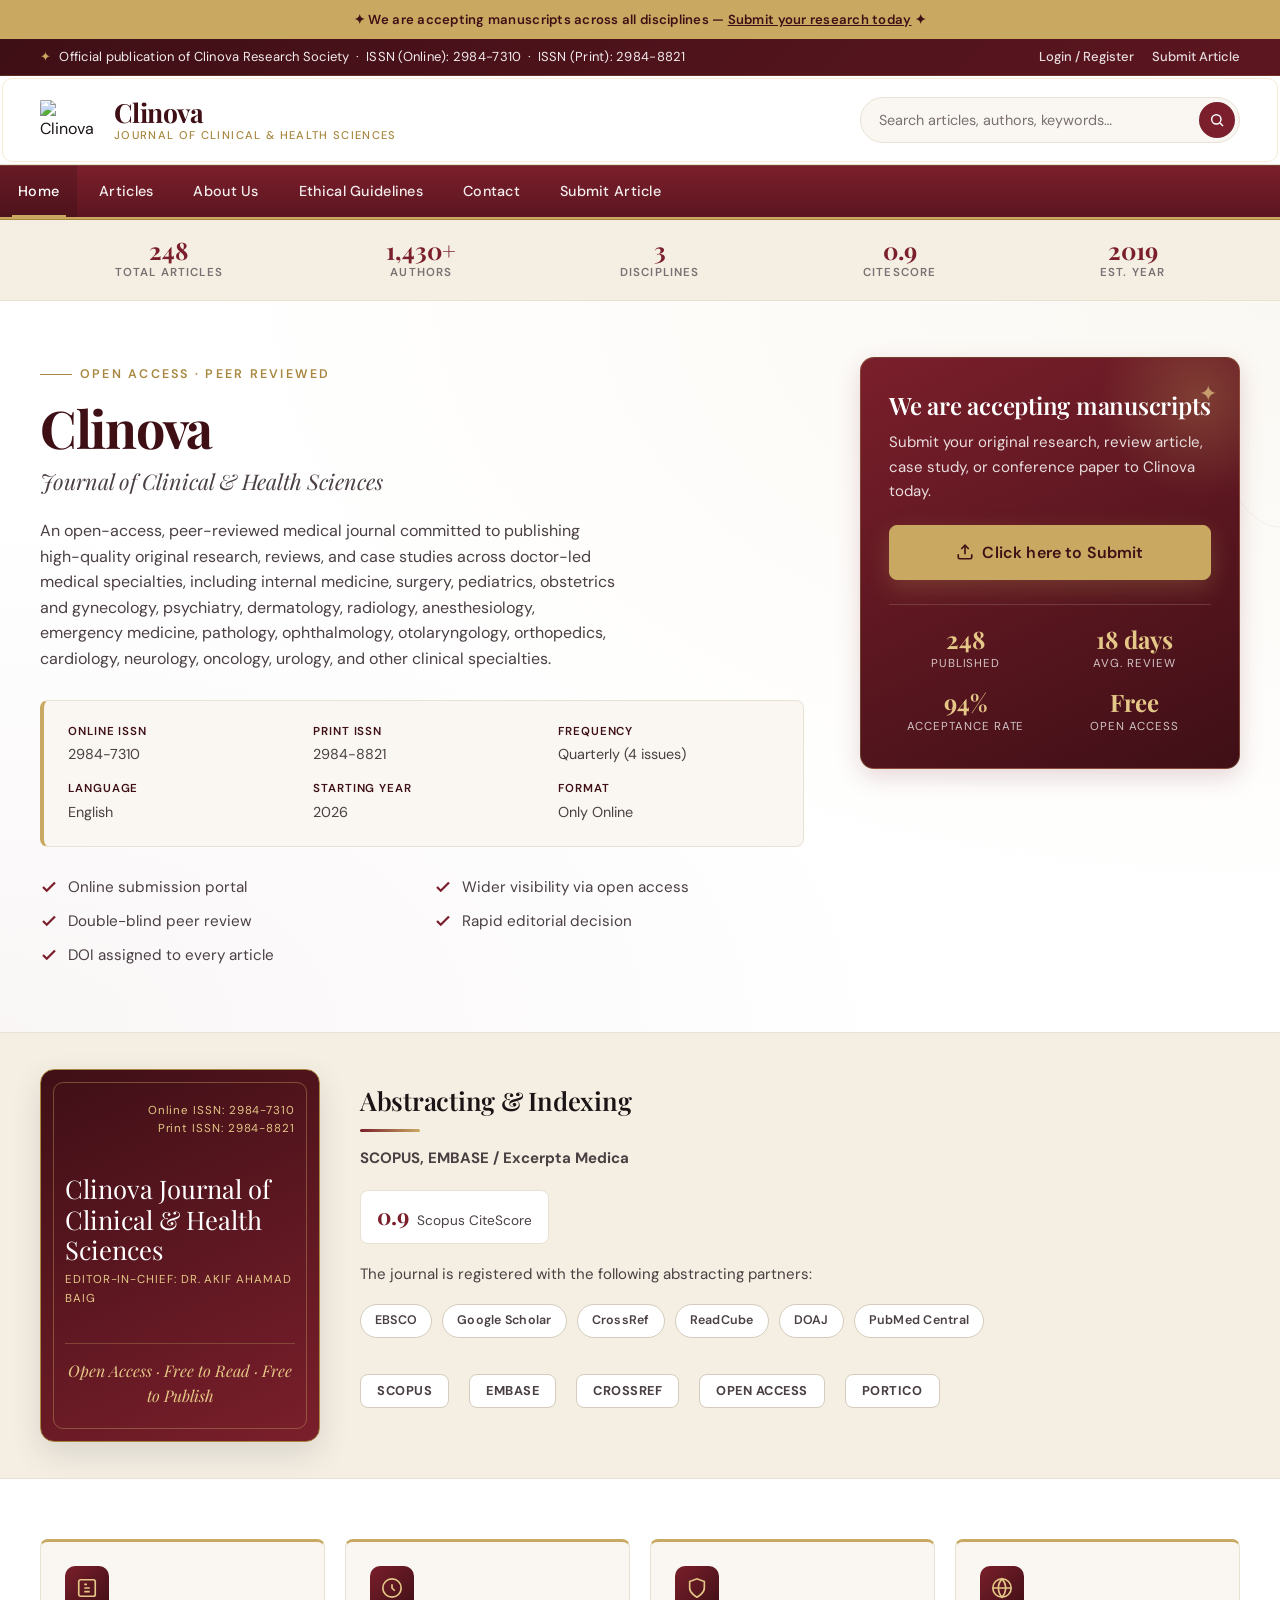
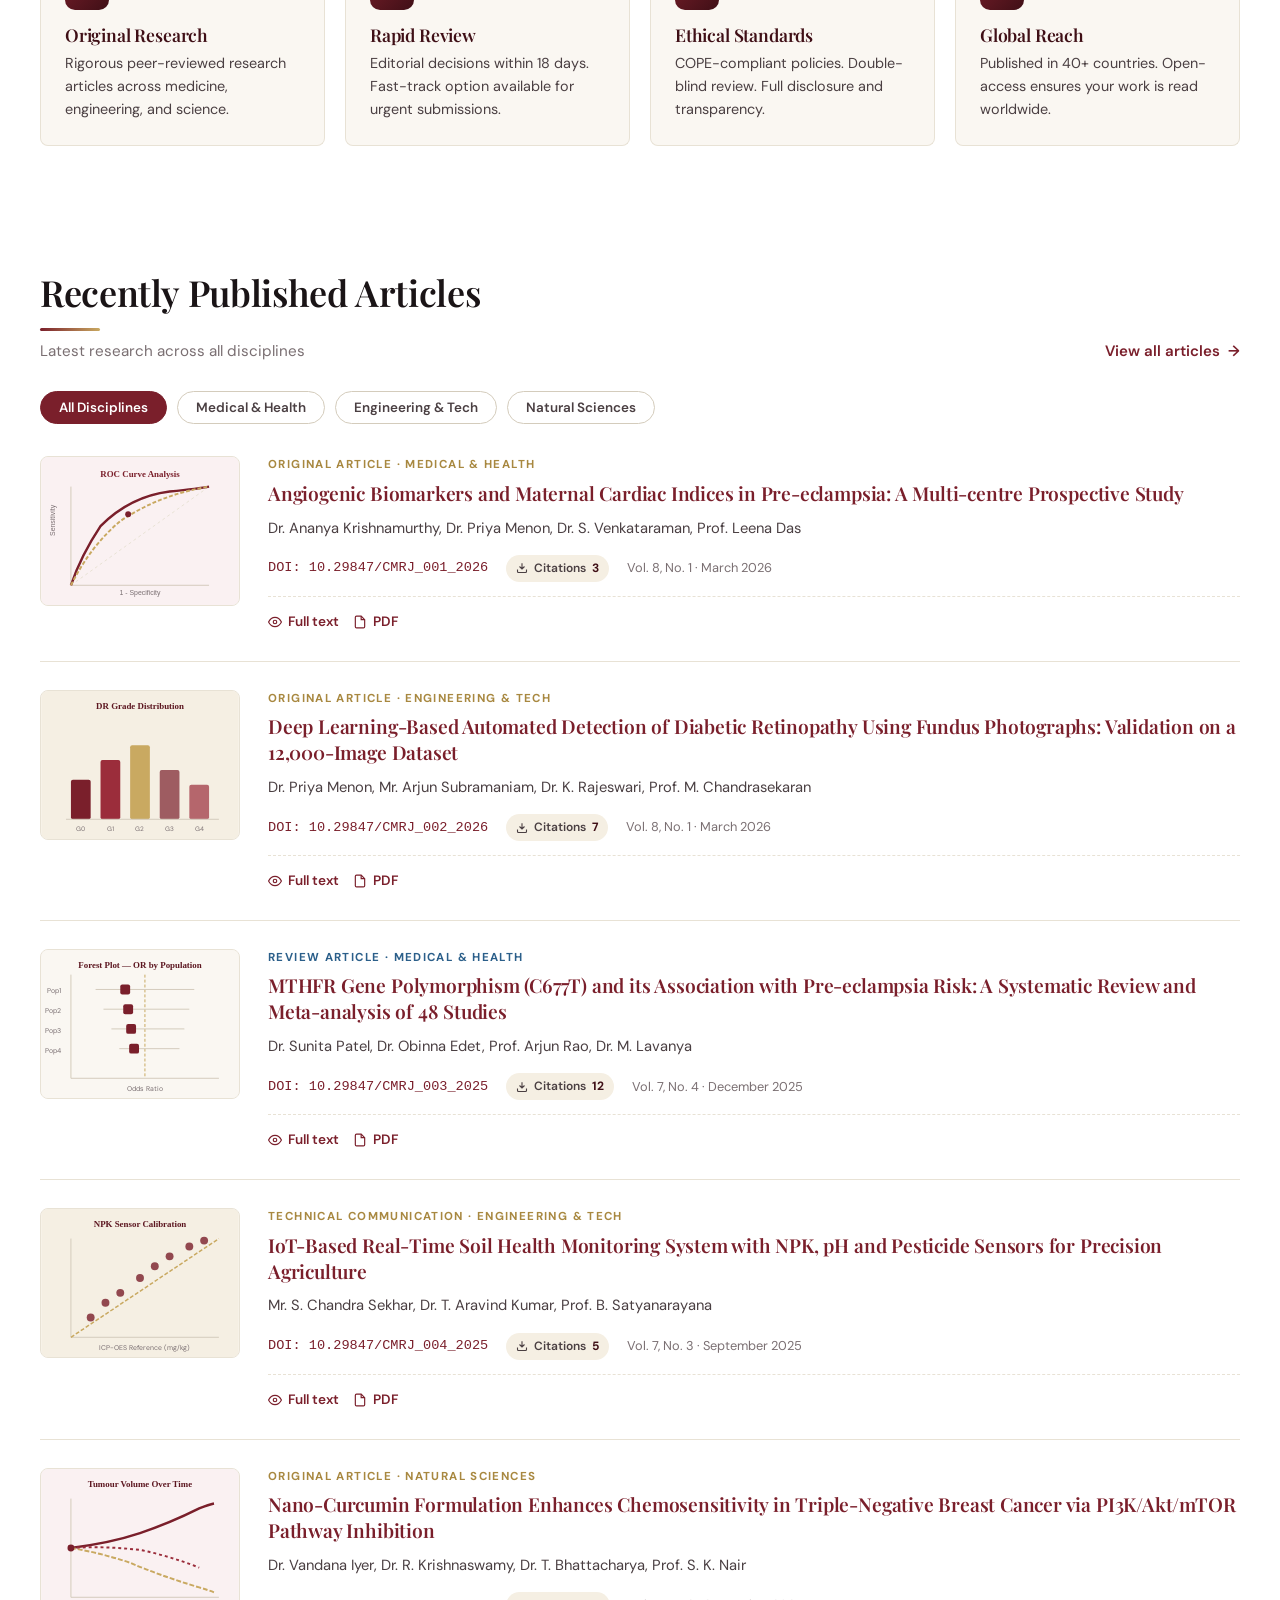
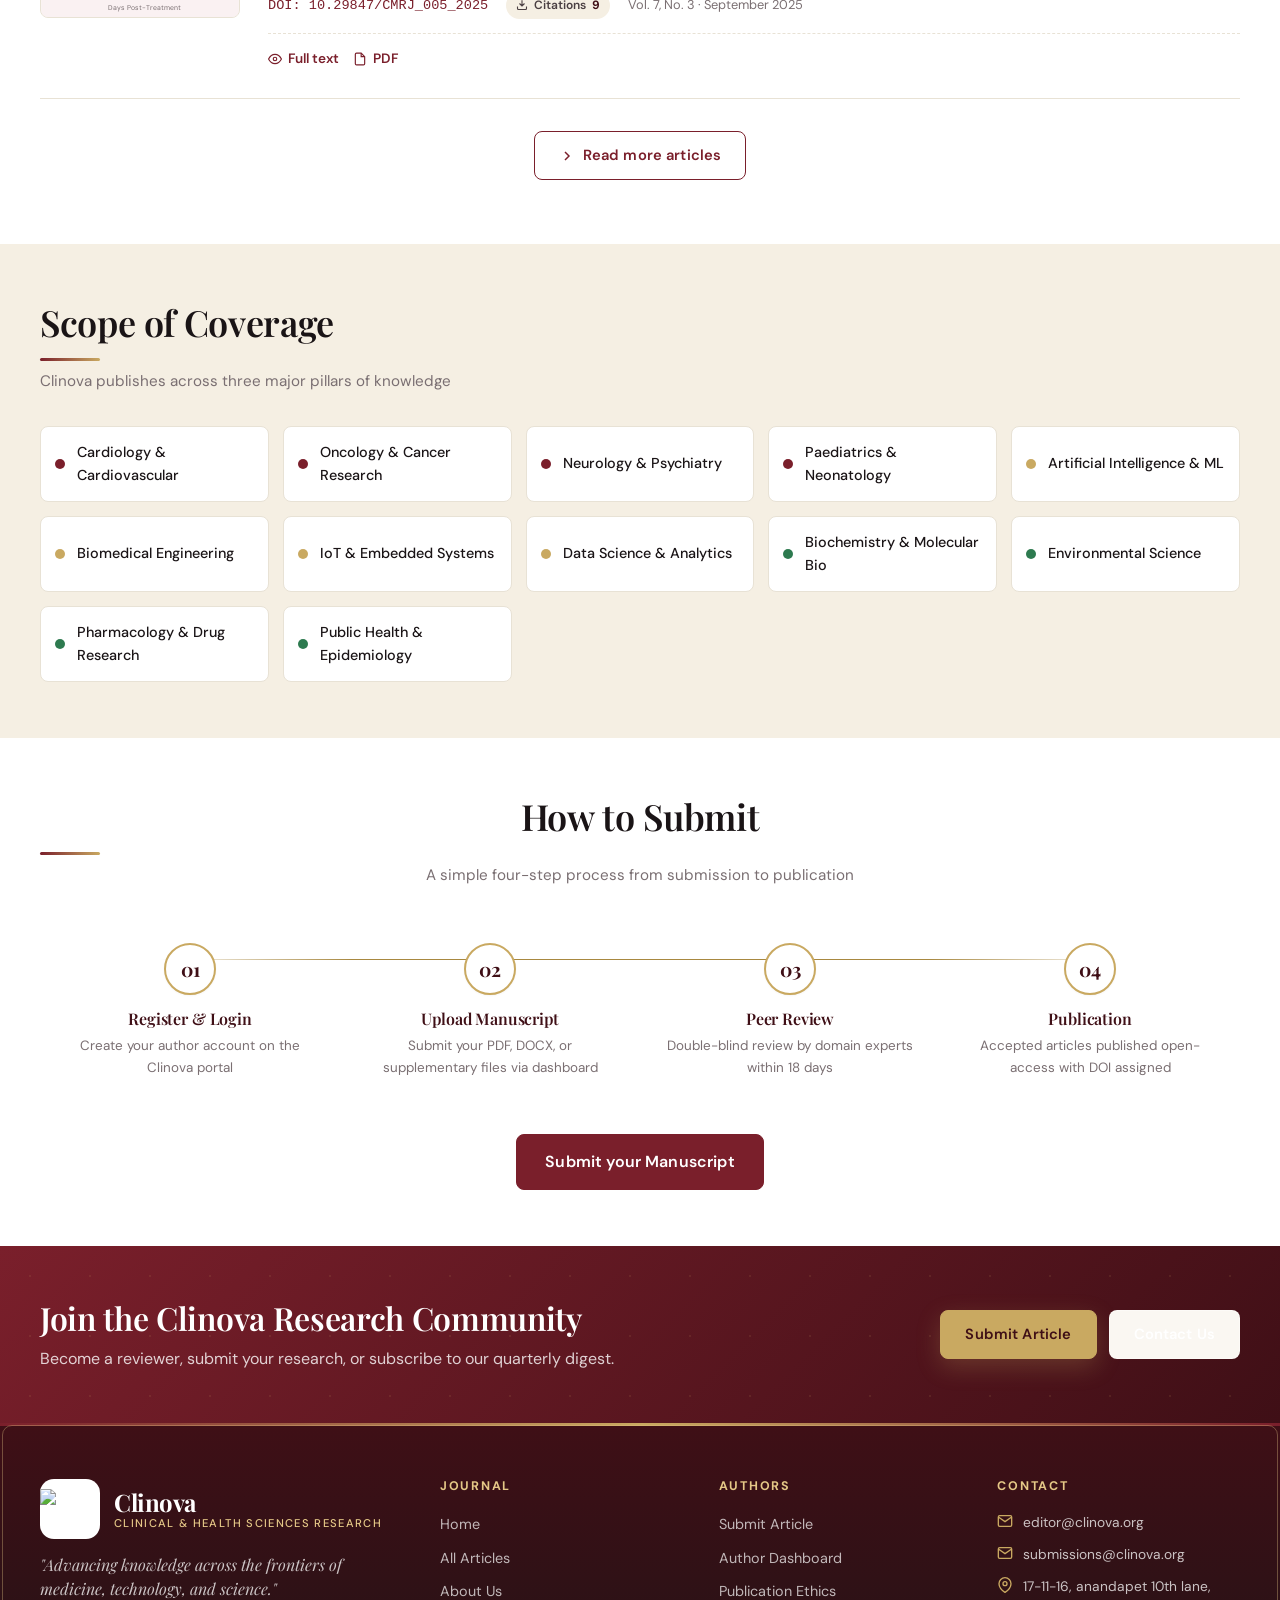
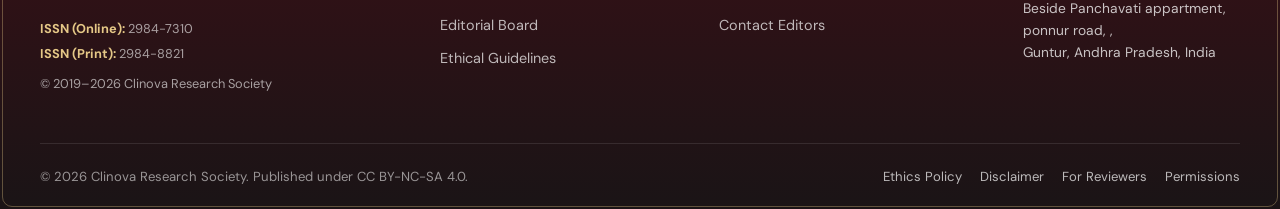
==== index.html @ 779c6f19 "Update index.html" ====
<!DOCTYPE html>
<html lang="en">
<head>
  <meta charset="UTF-8" />
  <meta name="viewport" content="width=device-width, initial-scale=1.0" />
  <title>Clinova – Journal of Clinical & Health Sciences</title>
  <meta name="description" content="Clinova is an open-access peer-reviewed journal publishing high-quality research across medical, technology, and scientific disciplines." />
  <link rel="preconnect" href="https://fonts.googleapis.com" />
  <link rel="preconnect" href="https://fonts.gstatic.com" crossorigin />
  <link href="https://fonts.googleapis.com/css2?family=Playfair+Display:ital,wght@0,500;0,600;0,700;1,400;1,600&family=Source+Serif+4:ital,opsz,wght@0,8..60,300;0,8..60,400;0,8..60,600;1,8..60,300;1,8..60,400&family=DM+Sans:ital,wght@0,300;0,400;0,500;0,600;1,400&display=swap" rel="stylesheet" />
  <link rel="stylesheet" href="css/styles.css" />
  <style>
    :root {
      --font-serif: 'Playfair Display', 'Source Serif 4', Georgia, serif;
      --font-sans: 'DM Sans', -apple-system, BlinkMacSystemFont, sans-serif;
    }
    /* Announcement bar */
    .announce-bar {
      background: var(--gold);
      color: var(--primary-darker);
      text-align: center;
      padding: 9px 20px;
      font-size: 0.82rem;
      font-weight: 600;
      letter-spacing: 0.02em;
    }
    .announce-bar a { color: var(--primary-darker); text-decoration: underline; }
    /* Stats bar */
    .stats-bar {
      background: var(--bg-warm);
      border-bottom: 1px solid var(--border);
      padding: 18px 0;
    }
    .stats-inner {
      display: flex;
      justify-content: space-around;
      flex-wrap: wrap;
      gap: 14px;
    }
    .stat-pill {
      display: flex;
      flex-direction: column;
      align-items: center;
      gap: 2px;
    }
    .stat-pill strong {
      font-family: var(--font-serif);
      font-size: 1.5rem;
      color: var(--primary);
      line-height: 1;
    }
    .stat-pill span {
      font-size: 0.72rem;
      text-transform: uppercase;
      letter-spacing: 0.1em;
      color: var(--text-muted);
      font-weight: 600;
    }
    /* Scope tabs */
    .scope-tabs { display: flex; gap: 10px; flex-wrap: wrap; margin-bottom: 28px; }
    .scope-tab {
      padding: 7px 18px;
      border-radius: 999px;
      border: 1px solid var(--border-dark);
      background: var(--bg);
      font-size: 0.84rem;
      font-weight: 600;
      color: var(--text-secondary);
      cursor: pointer;
      transition: all 0.18s;
    }
    .scope-tab.active { background: var(--primary); color: white; border-color: var(--primary); }
    .scope-tab:hover:not(.active) { border-color: var(--primary); color: var(--primary); }
    /* Call to action strip */
    .cta-strip {
      background: linear-gradient(135deg, var(--primary) 0%, var(--primary-darker) 100%);
      padding: 52px 0;
      position: relative;
      overflow: hidden;
    }
    .cta-strip::before {
      content: '';
      position: absolute;
      inset: 0;
      background: url("data:image/svg+xml;utf8,<svg xmlns='http://www.w3.org/2000/svg' width='60' height='60'><circle cx='30' cy='30' r='1' fill='rgba(201,169,97,0.15)'/></svg>") repeat;
    }
    .cta-strip-inner {
      position: relative;
      display: flex;
      align-items: center;
      justify-content: space-between;
      gap: 28px;
      flex-wrap: wrap;
    }
    .cta-strip h2 { color: white; font-size: clamp(1.4rem, 3vw, 2rem); margin: 0 0 8px; }
    .cta-strip p { color: rgba(255,255,255,0.8); margin: 0; font-size: 1rem; }
    .cta-strip-actions { display: flex; gap: 12px; flex-wrap: wrap; flex-shrink: 0; }
    /* Scope grid */
    .scope-grid {
      display: grid;
      grid-template-columns: repeat(auto-fit, minmax(200px, 1fr));
      gap: 14px;
    }
    .scope-item {
      display: flex;
      align-items: center;
      gap: 12px;
      padding: 14px;
      background: var(--bg);
      border: 1px solid var(--border);
      border-radius: var(--radius);
      font-size: 0.9rem;
      font-weight: 500;
      color: var(--text);
      transition: all 0.18s;
    }
    .scope-item:hover { border-color: var(--gold); background: var(--gold-50); }
    .scope-dot { width: 10px; height: 10px; border-radius: 50%; flex-shrink: 0; }
    /* Process steps */
    .process-steps {
      display: grid;
      grid-template-columns: repeat(auto-fit, minmax(200px, 1fr));
      gap: 0;
      position: relative;
    }
    .process-steps::before {
      content: '';
      position: absolute;
      top: 40px;
      left: 10%; right: 10%;
      height: 1px;
      background: linear-gradient(90deg, transparent, var(--gold-dark) 20%, var(--gold-dark) 80%, transparent);
    }
    .process-step {
      text-align: center;
      padding: 24px 20px;
      position: relative;
      z-index: 1;
    }
    .process-num {
      width: 52px; height: 52px;
      border-radius: 50%;
      background: var(--bg);
      border: 2px solid var(--gold);
      color: var(--primary-darker);
      display: grid;
      place-items: center;
      margin: 0 auto 14px;
      font-family: var(--font-serif);
      font-size: 1.2rem;
      font-weight: 700;
      box-shadow: var(--shadow-xs);
    }
    .process-step h4 { font-size: 1rem; margin: 0 0 6px; color: var(--primary-darker); }
    .process-step p { font-size: 0.84rem; color: var(--text-muted); margin: 0; }
    @media (max-width: 640px) {
      .process-steps::before { display: none; }
    }
    /* Partners */
    .partners {
      display: flex;
      flex-wrap: wrap;
      gap: 12px 20px;
      align-items: center;
      padding: 18px 0;
    }
    .partner-badge {
      padding: 6px 16px;
      border: 1px solid var(--border-dark);
      border-radius: var(--radius);
      font-size: 0.8rem;
      font-weight: 700;
      color: var(--text-secondary);
      letter-spacing: 0.04em;
      background: var(--bg);
    }
    /* Mobile search bar visible */
    .mobile-search-bar {
      display: none;
      padding: 12px 20px;
      background: var(--bg-alt);
      border-bottom: 1px solid var(--border);
    }
    @media (max-width: 880px) { .mobile-search-bar { display: block; } }
  </style>
</head>
<body>

<!-- Announcement bar -->
<div class="announce-bar">
  ✦ We are accepting manuscripts across all disciplines — <a href="dashboard.html">Submit your research today</a> ✦
</div>

<!-- Top utility bar -->
<div class="top-bar">
  <div class="container">
    <div class="top-bar-inner">
      <div class="top-bar-text">
        Official publication of Clinova Research Society &nbsp;·&nbsp; ISSN (Online): 2984-7310 &nbsp;·&nbsp; ISSN (Print): 2984-8821
      </div>
      <div class="top-bar-actions">
        <a href="dashboard.html" class="top-bar-link" id="topbar-auth-link">Login / Register</a>
        <a href="dashboard.html" class="top-bar-link" id="topbar-submit-link">Submit Article</a>
      </div>
    </div>
  </div>
</div>

<!-- Header -->
<header class="site-header">
  <div class="container">
    <div class="header-inner">
      <a href="index.html" class="brand">
      <div class="brand-logo">
  <img src="https://djangotestcase.s3.ap-south-1.amazonaws.com/clinova+logo.png" alt="Clinova Logo" style="height: 40px;"> 
</div>  
        <div class="brand-text">
          <span class="brand-title">Clinova</span>
          <span class="brand-subtitle">Journal of Clinical & Health Sciences</span>
        </div>
      </a>
      <div class="header-search">
        <form class="search-form" onsubmit="handleSearch(event)">
          <input type="text" id="main-search" placeholder="Search articles, authors, keywords…" autocomplete="off" />
          <button type="submit" aria-label="Search">
            <svg viewBox="0 0 24 24" fill="none" stroke="currentColor" stroke-width="2.2"><circle cx="11" cy="11" r="7"/><path d="m21 21-4.35-4.35"/></svg>
          </button>
        </form>
      </div>
      <button class="header-mobile-toggle" id="mobile-menu-toggle" aria-label="Menu">
        <svg viewBox="0 0 24 24" fill="none" stroke="currentColor" stroke-width="2"><path d="M3 12h18M3 6h18M3 18h18"/></svg>
      </button>
    </div>
  </div>
</header>

<!-- Mobile search -->
<div class="mobile-search-bar">
  <form class="search-form" onsubmit="handleSearch(event)">
    <input type="text" placeholder="Search articles, authors, keywords…" autocomplete="off" />
    <button type="submit" aria-label="Search">
      <svg viewBox="0 0 24 24" fill="none" stroke="currentColor" stroke-width="2.2"><circle cx="11" cy="11" r="7"/><path d="m21 21-4.35-4.35"/></svg>
    </button>
  </form>
</div>

<!-- Nav overlay -->
<div class="nav-overlay" id="nav-overlay"></div>

<!-- Main nav -->
<nav class="main-nav" id="main-nav" role="navigation">
  <div class="main-nav-mobile-close">
    <span>Clinova</span>
    <button id="mobile-menu-close" aria-label="Close menu">
      <svg viewBox="0 0 24 24" fill="none" stroke="currentColor" stroke-width="2.2"><path d="M18 6 6 18M6 6l12 12"/></svg>
    </button>
  </div>
  <div class="main-nav-mobile-search">
    <form class="search-form" onsubmit="handleSearch(event)">
      <input type="text" placeholder="Search…" />
      <button type="submit"><svg viewBox="0 0 24 24" fill="none" stroke="currentColor" stroke-width="2.2"><circle cx="11" cy="11" r="7"/><path d="m21 21-4.35-4.35"/></svg></button>
    </form>
  </div>
  <ul class="main-nav-list">
    <li><a href="index.html" class="main-nav-link active">Home</a></li>
    <li><a href="articles.html" class="main-nav-link">Articles</a></li>
    <li><a href="about.html" class="main-nav-link">About Us</a></li>
    <li><a href="about.html#ethics" class="main-nav-link">Ethical Guidelines</a></li>
    <li><a href="about.html#contact" class="main-nav-link">Contact</a></li>
    <li><a href="dashboard.html" class="main-nav-link">Submit Article</a></li>
  </ul>
</nav>

<!-- Stats bar -->
<div class="stats-bar">
  <div class="container">
    <div class="stats-inner">
      <div class="stat-pill"><strong id="stat-total">248</strong><span>Total Articles</span></div>
      <div class="stat-pill"><strong id="stat-authors">1,430+</strong><span>Authors</span></div>
      <div class="stat-pill"><strong>3</strong><span>Disciplines</span></div>
      <div class="stat-pill"><strong>0.9</strong><span>CiteScore</span></div>
      <div class="stat-pill"><strong>2019</strong><span>Est. Year</span></div>
    </div>
  </div>
</div>

<!-- Hero -->
<section class="hero">
  <div class="container">
    <div class="hero-grid">
      <div class="hero-left">
        <div class="hero-eyebrow">Open Access · Peer Reviewed</div>
        <h1 class="hero-title">Clinova</h1>
        <p class="hero-subtitle">Journal of Clinical & Health Sciences</p>
        <p class="hero-desc">
An open-access, peer-reviewed medical journal committed to publishing high-quality original research, reviews, and case studies across doctor-led medical specialties, including internal medicine, surgery, pediatrics, obstetrics and gynecology, psychiatry, dermatology, radiology, anesthesiology, emergency medicine, pathology, ophthalmology, otolaryngology, orthopedics, cardiology, neurology, oncology, urology, and other clinical specialties.        </p>
        <div class="hero-meta">
          <div class="hero-meta-item"><strong>Online ISSN</strong>2984-7310</div>
          <div class="hero-meta-item"><strong>Print ISSN</strong>2984-8821</div>
          <div class="hero-meta-item"><strong>Frequency</strong>Quarterly (4 issues)</div>
          <div class="hero-meta-item"><strong>Language</strong>English</div>
          <div class="hero-meta-item"><strong>Starting Year</strong>2026</div>
          <div class="hero-meta-item"><strong>Format</strong>Only Online</div>
        </div>
        <ul class="hero-features">
          <li>Online submission portal</li>
          <li>Wider visibility via open access</li>
          <li>Double-blind peer review</li>
          <li>Rapid editorial decision</li>
          <li>DOI assigned to every article</li>
        </ul>
      </div>
      <div class="hero-right">
        <div class="hero-cta">
          <h3>We are accepting manuscripts</h3>
          <p>Submit your original research, review article, case study, or conference paper to Clinova today.</p>
          <a href="dashboard.html" class="btn btn-primary btn-large">
            <svg width="18" height="18" viewBox="0 0 24 24" fill="none" stroke="currentColor" stroke-width="2.2"><path d="M21 15v4a2 2 0 0 1-2 2H5a2 2 0 0 1-2-2v-4"/><polyline points="17 8 12 3 7 8"/><line x1="12" y1="3" x2="12" y2="15"/></svg>
            Click here to Submit
          </a>
          <div class="hero-cta-stats">
            <div><strong id="cta-stat1">248</strong><span>Published</span></div>
            <div><strong>18 days</strong><span>Avg. Review</span></div>
            <div><strong>94%</strong><span>Acceptance Rate</span></div>
            <div><strong>Free</strong><span>Open Access</span></div>
          </div>
        </div>
      </div>
    </div>
  </div>
</section>

<!-- Indexing & cover section -->
<section class="indexing">
  <div class="container">
    <div class="indexing-grid">
      <div class="indexing-cover">
        <div class="indexing-cover-content">
          <div class="indexing-cover-issn">Online ISSN: 2984-7310<br>Print ISSN: 2984-8821</div>
          <div>
            <div class="indexing-cover-title">Clinova Journal of Clinical & Health Sciences</div>
            <div class="indexing-cover-tag">Editor-in-Chief:  Dr. Akif Ahamad Baig</div>
          </div>
          <div class="indexing-cover-mark">Open Access · Free to Read · Free to Publish</div>
        </div>
      </div>
      <div class="indexing-info">
        <h2 class="section-title">Abstracting &amp; Indexing</h2>
        <p><strong>SCOPUS, EMBASE / Excerpta Medica</strong></p>
        <div class="indexing-cite-score">
          <strong>0.9</strong>
          <span>Scopus CiteScore</span>
        </div>
        <p>The journal is registered with the following abstracting partners:</p>
        <div class="indexing-databases">
          <span>EBSCO</span>
          <span>Google Scholar</span>
          <span>CrossRef</span>
          <span>ReadCube</span>
          <span>DOAJ</span>
          <span>PubMed Central</span>
        </div>
        <div class="partners" style="margin-top:18px;">
          <div class="partner-badge">SCOPUS</div>
          <div class="partner-badge">EMBASE</div>
          <div class="partner-badge">CROSSREF</div>
          <div class="partner-badge">OPEN ACCESS</div>
          <div class="partner-badge">PORTICO</div>
        </div>
      </div>
    </div>
  </div>
</section>

<!-- Features strip -->
<section class="section-tight" style="background: var(--bg);">
  <div class="container">
    <div class="feature-grid">
      <div class="feature-card">
        <div class="feature-icon"><svg viewBox="0 0 24 24" fill="none" stroke="currentColor" stroke-width="1.8"><path d="M9 12h6M9 16h6M9 8h3M5 3h14a2 2 0 0 1 2 2v14a2 2 0 0 1-2 2H5a2 2 0 0 1-2-2V5a2 2 0 0 1 2-2z"/></svg></div>
        <h3>Original Research</h3>
        <p>Rigorous peer-reviewed research articles across medicine, engineering, and science.</p>
      </div>
      <div class="feature-card">
        <div class="feature-icon"><svg viewBox="0 0 24 24" fill="none" stroke="currentColor" stroke-width="1.8"><circle cx="12" cy="12" r="10"/><path d="M12 8v4l3 3"/></svg></div>
        <h3>Rapid Review</h3>
        <p>Editorial decisions within 18 days. Fast-track option available for urgent submissions.</p>
      </div>
      <div class="feature-card">
        <div class="feature-icon"><svg viewBox="0 0 24 24" fill="none" stroke="currentColor" stroke-width="1.8"><path d="M12 22s8-4 8-10V5l-8-3-8 3v7c0 6 8 10 8 10z"/></svg></div>
        <h3>Ethical Standards</h3>
        <p>COPE-compliant policies. Double-blind review. Full disclosure and transparency.</p>
      </div>
      <div class="feature-card">
        <div class="feature-icon"><svg viewBox="0 0 24 24" fill="none" stroke="currentColor" stroke-width="1.8"><circle cx="12" cy="12" r="10"/><path d="M2 12h20M12 2a15.3 15.3 0 0 1 4 10 15.3 15.3 0 0 1-4 10 15.3 15.3 0 0 1-4-10 15.3 15.3 0 0 1 4-10z"/></svg></div>
        <h3>Global Reach</h3>
        <p>Published in 40+ countries. Open-access ensures your work is read worldwide.</p>
      </div>
    </div>
  </div>
</section>

<!-- Recently published articles -->
<section class="articles-section">
  <div class="container">
    <div style="display:flex; justify-content:space-between; align-items:flex-end; margin-bottom:28px; flex-wrap:wrap; gap:14px;">
      <div>
        <h2 class="section-title">Recently Published Articles</h2>
        <p class="section-subtitle" style="margin-bottom:0;">Latest research across all disciplines</p>
      </div>
      <a href="articles.html" class="btn-link">View all articles</a>
    </div>

    <!-- Scope filter tabs -->
    <div class="scope-tabs">
      <button class="scope-tab active" data-cat="all">All Disciplines</button>
      <button class="scope-tab" data-cat="medical">Medical &amp; Health</button>
      <button class="scope-tab" data-cat="tech">Engineering &amp; Tech</button>
      <button class="scope-tab" data-cat="science">Natural Sciences</button>
    </div>

    <!-- Articles list (populated by JS) -->
    <div class="articles-list" id="home-articles-list">
      <!-- Demo articles injected by JS -->
    </div>

    <div style="text-align:center; margin-top:10px;">
      <a href="articles.html" class="btn btn-outline">
        <svg width="16" height="16" viewBox="0 0 24 24" fill="none" stroke="currentColor" stroke-width="2.2"><path d="M9 18l6-6-6-6"/></svg>
        Read more articles
      </a>
    </div>
  </div>
</section>

<!-- Scope of coverage -->
<section class="section" style="background: var(--bg-warm);">
  <div class="container">
    <h2 class="section-title">Scope of Coverage</h2>
    <p class="section-subtitle">Clinova publishes across three major pillars of knowledge</p>
    <div class="scope-grid">
      <div class="scope-item"><span class="scope-dot" style="background:#7A1F2B;"></span>Cardiology &amp; Cardiovascular</div>
      <div class="scope-item"><span class="scope-dot" style="background:#7A1F2B;"></span>Oncology &amp; Cancer Research</div>
      <div class="scope-item"><span class="scope-dot" style="background:#7A1F2B;"></span>Neurology &amp; Psychiatry</div>
      <div class="scope-item"><span class="scope-dot" style="background:#7A1F2B;"></span>Paediatrics &amp; Neonatology</div>
      <div class="scope-item"><span class="scope-dot" style="background:#C9A961;"></span>Artificial Intelligence &amp; ML</div>
      <div class="scope-item"><span class="scope-dot" style="background:#C9A961;"></span>Biomedical Engineering</div>
      <div class="scope-item"><span class="scope-dot" style="background:#C9A961;"></span>IoT &amp; Embedded Systems</div>
      <div class="scope-item"><span class="scope-dot" style="background:#C9A961;"></span>Data Science &amp; Analytics</div>
      <div class="scope-item"><span class="scope-dot" style="background:#2D7A4F;"></span>Biochemistry &amp; Molecular Bio</div>
      <div class="scope-item"><span class="scope-dot" style="background:#2D7A4F;"></span>Environmental Science</div>
      <div class="scope-item"><span class="scope-dot" style="background:#2D7A4F;"></span>Pharmacology &amp; Drug Research</div>
      <div class="scope-item"><span class="scope-dot" style="background:#2D7A4F;"></span>Public Health &amp; Epidemiology</div>
    </div>
  </div>
</section>

<!-- Submission process -->
<section class="section" style="background: var(--bg);">
  <div class="container">
    <h2 class="section-title" style="text-align:center;">How to Submit</h2>
    <p class="section-subtitle" style="text-align:center; max-width:520px; margin:0 auto 32px;">A simple four-step process from submission to publication</p>
    <div class="process-steps">
      <div class="process-step">
        <div class="process-num">01</div>
        <h4>Register &amp; Login</h4>
        <p>Create your author account on the Clinova portal</p>
      </div>
      <div class="process-step">
        <div class="process-num">02</div>
        <h4>Upload Manuscript</h4>
        <p>Submit your PDF, DOCX, or supplementary files via dashboard</p>
      </div>
      <div class="process-step">
        <div class="process-num">03</div>
        <h4>Peer Review</h4>
        <p>Double-blind review by domain experts within 18 days</p>
      </div>
      <div class="process-step">
        <div class="process-num">04</div>
        <h4>Publication</h4>
        <p>Accepted articles published open-access with DOI assigned</p>
      </div>
    </div>
    <div style="text-align:center; margin-top:32px;">
      <a href="dashboard.html" class="btn btn-secondary btn-large" style="width:auto; display:inline-flex;">Submit your Manuscript</a>
    </div>
  </div>
</section>

<!-- CTA strip -->
<div class="cta-strip">
  <div class="container">
    <div class="cta-strip-inner">
      <div>
        <h2>Join the Clinova Research Community</h2>
        <p>Become a reviewer, submit your research, or subscribe to our quarterly digest.</p>
      </div>
      <div class="cta-strip-actions">
        <a href="dashboard.html" class="btn btn-primary">Submit Article</a>
        <a href="about.html#contact" class="btn btn-ghost" style="color:white; border-color:rgba(255,255,255,0.35);">Contact Us</a>
      </div>
    </div>
  </div>
</div>

<!-- Footer -->
<footer class="site-footer">
  <div class="container">
    <div class="footer-grid">
      <div class="footer-brand">
        <div class="brand">
<div class="brand-logo">
  <img src="https://djangotestcase.s3.ap-south-1.amazonaws.com/logo.jpeg" alt="Clinova Logo" style="height: 40px;"> 
</div>            <div class="brand-text"><span class="brand-title">Clinova</span><span class="brand-subtitle">Clinical & Health Sciences Research</span></div>
        </div>
        <p class="footer-tagline">"Advancing knowledge across the frontiers of medicine, technology, and science."</p>
        <div class="footer-issn">
          <div><strong>ISSN (Online):</strong> 2984-7310</div>
          <div><strong>ISSN (Print):</strong> 2984-8821</div>
          <div style="margin-top:6px;">© 2019–<span id="footer-year">2026</span> Clinova Research Society</div>
        </div>
      </div>
      <div class="footer-col">
        <h5>Journal</h5>
        <ul>
          <li><a href="index.html">Home</a></li>
          <li><a href="articles.html">All Articles</a></li>
          <li><a href="about.html">About Us</a></li>
          <li><a href="about.html#editorial">Editorial Board</a></li>
          <li><a href="about.html#ethics">Ethical Guidelines</a></li>
        </ul>
      </div>
      <div class="footer-col">
        <h5>Authors</h5>
        <ul>
          <li><a href="dashboard.html">Submit Article</a></li>
          <li><a href="dashboard.html">Author Dashboard</a></li>
          <li><a href="about.html#ethics">Publication Ethics</a></li>
          <li><a href="about.html#contact">Contact Editors</a></li>
        </ul>
      </div>
      <div class="footer-col">
        <h5>Contact</h5>
        <div class="footer-contact-item">
          <svg viewBox="0 0 24 24" fill="none" stroke="currentColor" stroke-width="2"><path d="M4 4h16c1.1 0 2 .9 2 2v12c0 1.1-.9 2-2 2H4c-1.1 0-2-.9-2-2V6c0-1.1.9-2 2-2z"/><polyline points="22,6 12,13 2,6"/></svg>
          editor@clinova.org
        </div>
        <div class="footer-contact-item">
          <svg viewBox="0 0 24 24" fill="none" stroke="currentColor" stroke-width="2"><path d="M4 4h16c1.1 0 2 .9 2 2v12c0 1.1-.9 2-2 2H4c-1.1 0-2-.9-2-2V6c0-1.1.9-2 2-2z"/><polyline points="22,6 12,13 2,6"/></svg>
          submissions@clinova.org
        </div>
        <div class="footer-contact-item">
          <svg viewBox="0 0 24 24" fill="none" stroke="currentColor" stroke-width="2"><path d="M21 10c0 7-9 13-9 13s-9-6-9-13a9 9 0 0 1 18 0z"/><circle cx="12" cy="10" r="3"/></svg>
          17-11-16, anandapet 10th lane, Beside Panchavati appartment, ponnur road, ,<br>Guntur, Andhra Pradesh, India
        </div>
      </div>
    </div>
    <div class="footer-bottom">
      <div>© <span id="footer-year2">2026</span> Clinova Research Society. Published under CC BY-NC-SA 4.0.</div>
      <div class="footer-bottom-links">
        <a href="about.html#ethics">Ethics Policy</a>
        <a href="about.html">Disclaimer</a>
        <a href="about.html#contact">For Reviewers</a>
        <a href="about.html">Permissions</a>
      </div>
    </div>
  </div>
</footer>

<script src="js/data.js"></script>
<script src="js/main.js"></script>
</body>
</html>
---- css/styles.css ----
/* =========================================================
   Clinova - Multi-disciplinary Research Journal
   Stylesheet - Maroon + Gold premium medical theme
   Mobile-first responsive design
   ========================================================= */

/* ---------- 1. Design tokens ---------- */
:root {
  /* Brand */
  --primary: #7A1F2B;
  --primary-dark: #5C1620;
  --primary-darker: #3F0F16;
  --primary-light: #9B2D3B;
  --primary-50: #FAF1F2;
  --primary-100: #F0DADD;

  /* Gold accent */
  --gold: #C9A961;
  --gold-light: #E5C887;
  --gold-dark: #A88840;
  --gold-darker: #8A6D2F;
  --gold-50: #FAF6EC;

  /* Neutral */
  --bg: #FFFFFF;
  --bg-alt: #FAF7F2;
  --bg-warm: #F5EFE3;
  --bg-dark: #1A1416;
  --text: #1A1416;
  --text-secondary: #4A3F42;
  --text-muted: #7A6F72;
  --text-light: #ABA3A6;
  --border: #E8E2D5;
  --border-light: #F0EBE0;
  --border-dark: #D4CCBC;

  /* Semantic */
  --success: #2D7A4F;
  --success-bg: #E8F5EE;
  --danger: #A52424;
  --danger-bg: #FBEAEA;
  --warning: #C97D2D;
  --warning-bg: #FBF1E5;
  --info: #2B5F8A;
  --info-bg: #E8F0F7;

  /* Layout */
  --container: 1240px;
  --container-narrow: 920px;
  --radius-sm: 4px;
  --radius: 8px;
  --radius-lg: 14px;
  --radius-xl: 20px;

  /* Shadows */
  --shadow-xs: 0 1px 2px rgba(26, 20, 22, 0.04);
  --shadow-sm: 0 2px 6px rgba(26, 20, 22, 0.06);
  --shadow: 0 4px 12px rgba(26, 20, 22, 0.08);
  --shadow-lg: 0 12px 32px rgba(26, 20, 22, 0.12);
  --shadow-xl: 0 24px 56px rgba(26, 20, 22, 0.16);
  --shadow-maroon: 0 8px 24px rgba(122, 31, 43, 0.18);
  --shadow-gold: 0 8px 24px rgba(201, 169, 97, 0.24);

  /* Typography */
  --font-serif: 'Playfair Display', 'Cormorant Garamond', Georgia, serif;
  --font-sans: 'Inter', -apple-system, BlinkMacSystemFont, 'Segoe UI', sans-serif;

  /* Animation */
  --ease: cubic-bezier(0.4, 0, 0.2, 1);
  --ease-out: cubic-bezier(0.16, 1, 0.3, 1);
}

/* ---------- 2. Reset & base ---------- */
*, *::before, *::after { box-sizing: border-box; }

html {
  scroll-behavior: smooth;
  -webkit-text-size-adjust: 100%;
  text-rendering: optimizeLegibility;
}

body {
  margin: 0;
  font-family: var(--font-sans);
  font-size: 16px;
  line-height: 1.6;
  color: var(--text);
  background: var(--bg);
  -webkit-font-smoothing: antialiased;
  -moz-osx-font-smoothing: grayscale;
  overflow-x: hidden;
}

img { max-width: 100%; display: block; height: auto; }
a { color: var(--primary); text-decoration: none; transition: color 0.2s var(--ease); }
a:hover { color: var(--primary-dark); }

h1, h2, h3, h4, h5, h6 {
  font-family: var(--font-serif);
  font-weight: 600;
  line-height: 1.25;
  color: var(--text);
  margin: 0 0 0.5em;
  letter-spacing: -0.01em;
}

p { margin: 0 0 1em; }

button {
  font-family: inherit;
  cursor: pointer;
  border: 0;
  background: none;
}

input, textarea, select {
  font-family: inherit;
  font-size: inherit;
}

::selection { background: var(--gold-light); color: var(--primary-darker); }

/* ---------- 3. Layout primitives ---------- */
.container {
  max-width: var(--container);
  margin: 0 auto;
  padding: 0 20px;
}

.container-narrow {
  max-width: var(--container-narrow);
  margin: 0 auto;
  padding: 0 20px;
}

.section { padding: 56px 0; }
.section-tight { padding: 36px 0; }
.section-title {
  font-size: clamp(1.5rem, 3.5vw, 2.25rem);
  margin-bottom: 8px;
  position: relative;
  padding-bottom: 16px;
}
.section-title::after {
  content: '';
  position: absolute;
  left: 0; bottom: 0;
  width: 60px; height: 3px;
  background: linear-gradient(90deg, var(--primary), var(--gold));
  border-radius: 2px;
}
.section-subtitle {
  color: var(--text-muted);
  font-size: 0.95rem;
  margin-bottom: 32px;
}

/* ---------- 4. Top utility bar ---------- */
.top-bar {
  background: linear-gradient(135deg, var(--primary-darker) 0%, var(--primary-dark) 100%);
  color: rgba(255, 255, 255, 0.92);
  font-size: 0.8125rem;
  border-bottom: 1px solid rgba(201, 169, 97, 0.2);
}
.top-bar-inner {
  display: flex;
  justify-content: space-between;
  align-items: center;
  min-height: 36px;
  gap: 16px;
}
.top-bar-text {
  display: flex;
  align-items: center;
  gap: 8px;
  letter-spacing: 0.02em;
}
.top-bar-text::before {
  content: '✦';
  color: var(--gold);
}
.top-bar-actions { display: flex; gap: 18px; }
.top-bar-link {
  color: rgba(255, 255, 255, 0.85);
  font-weight: 500;
  transition: color 0.2s;
}
.top-bar-link:hover { color: var(--gold-light); }

@media (max-width: 640px) {
  .top-bar-text { display: none; }
  .top-bar-inner { justify-content: center; }
}

/* ---------- 5. Header ---------- */
.site-header {
  background: var(--bg);
  border-bottom: 1px solid var(--border);
  position: sticky;
  top: 0;
  z-index: 100;
  box-shadow: var(--shadow-xs);
}
.header-inner {
  display: flex;
  align-items: center;
  justify-content: space-between;
  gap: 24px;
  min-height: 80px;
  padding-top: 14px;
  padding-bottom: 14px;
}
.brand {
  display: flex;
  align-items: center;
  gap: 14px;
  color: inherit;
  flex-shrink: 0;
}
.brand:hover { color: inherit; }
.brand-logo {
  width: 60px;              /* slightly bigger */
  height: 60px;
  border-radius: 14px;
  background: white;        /* IMPORTANT: remove maroon bg */
  display: flex;
  align-items: center;
  justify-content: center;
  overflow: hidden;
}
.brand-logo::after {
  content: '';
  position: absolute;
  inset: 2px;
  border-radius: 10px;
  border: 1px solid rgba(229, 200, 135, 0.35);
}
.brand-text { display: flex; flex-direction: column; line-height: 1.1; }
.brand-title {
  font-family: var(--font-serif);
  font-size: 1.65rem;
  font-weight: 700;
  margin: 0;
  color: var(--primary-darker);
  letter-spacing: -0.02em;
}
.brand-subtitle {
  font-family: var(--font-sans);
  font-size: 0.7rem;
  font-weight: 500;
  color: var(--gold-dark);
  margin: 2px 0 0;
  text-transform: uppercase;
  letter-spacing: 0.12em;
}

.header-search {
  flex: 1;
  max-width: 380px;
}
.search-form {
  display: flex;
  align-items: center;
  background: var(--bg-alt);
  border: 1px solid var(--border);
  border-radius: 999px;
  padding: 4px 4px 4px 18px;
  transition: all 0.2s var(--ease);
}
.search-form:focus-within {
  border-color: var(--primary);
  background: var(--bg);
  box-shadow: 0 0 0 3px rgba(122, 31, 43, 0.1);
}
.search-form input {
  flex: 1;
  border: 0;
  background: transparent;
  outline: none;
  padding: 8px 0;
  font-size: 0.9rem;
  color: var(--text);
  min-width: 0;
}
.search-form input::placeholder { color: var(--text-muted); }
.search-form button {
  width: 36px;
  height: 36px;
  border-radius: 50%;
  background: var(--primary);
  color: white;
  display: grid;
  place-items: center;
  transition: background 0.2s;
}
.search-form button:hover { background: var(--primary-dark); }
.search-form button svg { width: 16px; height: 16px; }

.header-mobile-toggle {
  display: none;
  width: 44px;
  height: 44px;
  border-radius: 10px;
  background: var(--bg-alt);
  color: var(--primary-darker);
  align-items: center;
  justify-content: center;
}
.header-mobile-toggle:hover { background: var(--border-light); }
.header-mobile-toggle svg { width: 22px; height: 22px; }

@media (max-width: 880px) {
  .header-inner { gap: 12px; min-height: 70px; }
  .brand-logo { width: 44px; height: 44px; border-radius: 10px; }
  .brand-logo svg { width: 24px; height: 24px; }
  .brand-title { font-size: 1.3rem; }
  .brand-subtitle { font-size: 0.62rem; letter-spacing: 0.1em; }
  .header-search { display: none; }
  .header-mobile-toggle { display: flex; }
}

/* ---------- 6. Main navigation ---------- */
.main-nav {
  background: linear-gradient(180deg, var(--primary) 0%, var(--primary-dark) 100%);
  border-top: 1px solid rgba(201, 169, 97, 0.3);
  border-bottom: 3px solid var(--gold);
  position: relative;
  z-index: 90;
}
.main-nav::after {
  content: '';
  position: absolute;
  left: 0; right: 0; bottom: -3px;
  height: 1px;
  background: var(--gold-dark);
}
.main-nav-list {
  display: flex;
  align-items: stretch;
  list-style: none;
  margin: 0;
  padding: 0;
  gap: 4px;
}
.main-nav-link {
  display: flex;
  align-items: center;
  padding: 14px 18px;
  color: rgba(255, 255, 255, 0.92);
  font-size: 0.9rem;
  font-weight: 500;
  letter-spacing: 0.02em;
  position: relative;
  transition: all 0.2s var(--ease);
}
.main-nav-link::after {
  content: '';
  position: absolute;
  left: 50%;
  bottom: 0;
  width: 0;
  height: 2px;
  background: var(--gold);
  transform: translateX(-50%);
  transition: width 0.25s var(--ease);
}
.main-nav-link:hover, .main-nav-link.active {
  color: white;
  background: rgba(0, 0, 0, 0.15);
}
.main-nav-link:hover::after, .main-nav-link.active::after { width: 70%; }

.main-nav-mobile-search {
  display: none;
  padding: 14px 20px;
  background: rgba(0, 0, 0, 0.18);
}
.main-nav-mobile-search .search-form {
  background: rgba(255, 255, 255, 0.95);
  border-color: transparent;
}

@media (max-width: 880px) {
  .main-nav {
    position: fixed;
    top: 0; right: 0; bottom: 0;
    width: min(85vw, 320px);
    transform: translateX(100%);
    transition: transform 0.3s var(--ease-out);
    border-bottom: 0;
    z-index: 200;
    overflow-y: auto;
    box-shadow: -8px 0 32px rgba(0, 0, 0, 0.3);
  }
  .main-nav.is-open { transform: translateX(0); }
  .main-nav-list { flex-direction: column; padding-top: 12px; }
  .main-nav-link {
    padding: 14px 24px;
    border-bottom: 1px solid rgba(255, 255, 255, 0.08);
  }
  .main-nav-link::after { display: none; }
  .main-nav-mobile-search { display: block; }
  .main-nav-mobile-close {
    display: flex !important;
    align-items: center;
    justify-content: space-between;
    padding: 16px 20px;
    border-bottom: 1px solid rgba(255, 255, 255, 0.1);
    color: var(--gold-light);
    font-family: var(--font-serif);
    font-size: 1.1rem;
  }
  .main-nav-mobile-close button {
    color: white;
    width: 36px; height: 36px;
    border-radius: 8px;
    display: grid;
    place-items: center;
  }
  .main-nav-mobile-close button:hover { background: rgba(255, 255, 255, 0.1); }
}
.main-nav-mobile-close { display: none; }

.nav-overlay {
  display: none;
  position: fixed;
  inset: 0;
  background: rgba(0, 0, 0, 0.5);
  z-index: 150;
  opacity: 0;
  transition: opacity 0.3s;
}
.nav-overlay.is-visible { display: block; opacity: 1; }

/* ---------- 7. Hero section ---------- */
.hero {
  position: relative;
  background:
    radial-gradient(ellipse at top right, rgba(201, 169, 97, 0.08) 0%, transparent 60%),
    radial-gradient(ellipse at bottom left, rgba(122, 31, 43, 0.04) 0%, transparent 50%),
    var(--bg);
  padding: 56px 0 64px;
  overflow: hidden;
}
.hero::before {
  content: '';
  position: absolute;
  top: -50px; right: -120px;
  width: 480px; height: 480px;
  background: url("data:image/svg+xml;utf8,<svg xmlns='http://www.w3.org/2000/svg' viewBox='0 0 200 200'><path fill='none' stroke='%237A1F2B' stroke-width='0.3' opacity='0.15' d='M10 100 Q30 70 50 100 T90 100 T130 100 T170 100 T210 100'/></svg>") no-repeat;
  background-size: contain;
  opacity: 0.5;
  pointer-events: none;
}
.hero-grid {
  display: grid;
  grid-template-columns: 1fr 380px;
  gap: 56px;
  align-items: start;
  position: relative;
}
.hero-eyebrow {
  display: inline-flex;
  align-items: center;
  gap: 8px;
  font-size: 0.78rem;
  font-weight: 600;
  letter-spacing: 0.18em;
  color: var(--gold-dark);
  text-transform: uppercase;
  margin-bottom: 16px;
}
.hero-eyebrow::before {
  content: '';
  width: 32px; height: 1px;
  background: var(--gold-dark);
}
.hero-title {
  font-size: clamp(2rem, 5vw, 3.25rem);
  font-weight: 700;
  margin: 0 0 8px;
  color: var(--primary-darker);
  letter-spacing: -0.025em;
  line-height: 1.05;
}
.hero-subtitle {
  font-family: var(--font-serif);
  font-style: italic;
  font-size: clamp(1.05rem, 2vw, 1.35rem);
  color: var(--text-secondary);
  margin: 0 0 20px;
  font-weight: 400;
}
.hero-desc {
  font-size: 1rem;
  color: var(--text-secondary);
  max-width: 580px;
  margin-bottom: 28px;
}
.hero-meta {
  display: grid;
  grid-template-columns: repeat(auto-fit, minmax(180px, 1fr));
  gap: 14px 24px;
  padding: 22px 24px;
  background: var(--bg-alt);
  border: 1px solid var(--border);
  border-left: 4px solid var(--gold);
  border-radius: var(--radius);
  margin-bottom: 28px;
  font-size: 0.9rem;
}
.hero-meta-item { color: var(--text-secondary); }
.hero-meta-item strong { color: var(--primary-darker); display: block; font-size: 0.72rem; text-transform: uppercase; letter-spacing: 0.08em; margin-bottom: 2px; font-weight: 600; }
.hero-features { list-style: none; padding: 0; margin: 0; display: grid; grid-template-columns: repeat(2, 1fr); gap: 10px 24px; }
.hero-features li {
  display: flex;
  align-items: center;
  gap: 10px;
  color: var(--text-secondary);
  font-size: 0.95rem;
}
.hero-features li::before {
  content: '';
  width: 18px; height: 18px;
  background: var(--primary);
  -webkit-mask: url("data:image/svg+xml;utf8,<svg xmlns='http://www.w3.org/2000/svg' viewBox='0 0 24 24' fill='none' stroke='currentColor' stroke-width='3'><polyline points='20 6 9 17 4 12'/></svg>") no-repeat center / contain;
  mask: url("data:image/svg+xml;utf8,<svg xmlns='http://www.w3.org/2000/svg' viewBox='0 0 24 24' fill='none' stroke='currentColor' stroke-width='3'><polyline points='20 6 9 17 4 12'/></svg>") no-repeat center / contain;
  flex-shrink: 0;
}

/* Hero CTA card */
.hero-cta {
  background: linear-gradient(155deg, var(--primary) 0%, var(--primary-darker) 100%);
  color: white;
  border-radius: var(--radius-lg);
  padding: 32px 28px;
  position: relative;
  overflow: hidden;
  box-shadow: var(--shadow-maroon);
  border: 1px solid rgba(201, 169, 97, 0.3);
}
.hero-cta::before {
  content: '';
  position: absolute;
  top: -60px; right: -60px;
  width: 200px; height: 200px;
  background: radial-gradient(circle, rgba(201, 169, 97, 0.25) 0%, transparent 70%);
  pointer-events: none;
}
.hero-cta::after {
  content: '✦';
  position: absolute;
  top: 18px; right: 22px;
  font-size: 1.4rem;
  color: var(--gold-light);
  opacity: 0.7;
}
.hero-cta h3 {
  font-size: 1.5rem;
  color: white;
  margin: 0 0 10px;
  position: relative;
}
.hero-cta p {
  color: rgba(255, 255, 255, 0.85);
  font-size: 0.94rem;
  margin-bottom: 22px;
  position: relative;
}
.hero-cta-stats {
  display: grid;
  grid-template-columns: 1fr 1fr;
  gap: 16px;
  margin-top: 24px;
  padding-top: 22px;
  border-top: 1px solid rgba(255, 255, 255, 0.15);
  position: relative;
}
.hero-cta-stats > div {
  display: flex;
  flex-direction: column;
  text-align: center;
}
.hero-cta-stats strong {
  font-family: var(--font-serif);
  font-size: 1.5rem;
  color: var(--gold-light);
  font-weight: 700;
  line-height: 1;
}
.hero-cta-stats span {
  font-size: 0.72rem;
  color: rgba(255, 255, 255, 0.75);
  text-transform: uppercase;
  letter-spacing: 0.08em;
  margin-top: 4px;
}

@media (max-width: 1024px) {
  .hero-grid { grid-template-columns: 1fr; gap: 40px; }
  .hero-cta { max-width: 480px; }
}
@media (max-width: 640px) {
  .hero { padding: 36px 0 48px; }
  .hero-meta { padding: 18px; }
  .hero-features { grid-template-columns: 1fr; }
  .hero-cta { padding: 28px 22px; }
}

/* ---------- 8. Buttons ---------- */
.btn {
  display: inline-flex;
  align-items: center;
  justify-content: center;
  gap: 8px;
  padding: 12px 24px;
  font-size: 0.92rem;
  font-weight: 600;
  border-radius: var(--radius);
  transition: all 0.2s var(--ease);
  cursor: pointer;
  text-decoration: none;
  border: 1px solid transparent;
  white-space: nowrap;
  letter-spacing: 0.01em;
}
.btn-primary {
  background: var(--gold);
  color: var(--primary-darker);
  border-color: var(--gold);
  box-shadow: var(--shadow-gold);
}
.btn-primary:hover {
  background: var(--gold-light);
  color: var(--primary-darker);
  transform: translateY(-1px);
  box-shadow: 0 12px 28px rgba(201, 169, 97, 0.3);
}
.btn-primary:active { transform: translateY(0); }
.btn-secondary {
  background: var(--primary);
  color: white;
  border-color: var(--primary);
}
.btn-secondary:hover {
  background: var(--primary-dark);
  color: white;
  transform: translateY(-1px);
}
.btn-outline {
  background: transparent;
  color: var(--primary);
  border-color: var(--primary);
}
.btn-outline:hover {
  background: var(--primary);
  color: white;
}
.btn-ghost {
  background: var(--bg-alt);
  color: var(--text-secondary);
  border-color: var(--border);
}
.btn-ghost:hover {
  background: var(--border-light);
  color: var(--text);
}
.btn-large {
  padding: 14px 28px;
  font-size: 1rem;
  width: 100%;
}
.btn-small { padding: 8px 16px; font-size: 0.82rem; }
.btn-icon { padding: 10px; }
.btn:disabled { opacity: 0.55; cursor: not-allowed; transform: none !important; }

.btn-link {
  display: inline-flex;
  align-items: center;
  gap: 8px;
  color: var(--primary);
  font-weight: 600;
  font-size: 0.94rem;
  transition: gap 0.25s var(--ease);
}
.btn-link::after {
  content: '→';
  transition: transform 0.25s var(--ease);
}
.btn-link:hover { color: var(--primary-dark); gap: 12px; }

/* ---------- 9. Indexing strip ---------- */
.indexing {
  background: var(--bg-warm);
  border-top: 1px solid var(--border);
  border-bottom: 1px solid var(--border);
  padding: 36px 0;
}
.indexing-grid {
  display: grid;
  grid-template-columns: 280px 1fr;
  gap: 40px;
  align-items: center;
}
.indexing-cover {
  position: relative;
  aspect-ratio: 3/4;
  background: linear-gradient(155deg, var(--primary-darker), var(--primary));
  border-radius: var(--radius-lg);
  overflow: hidden;
  box-shadow: var(--shadow-lg);
  border: 1px solid var(--gold-dark);
}
.indexing-cover::before {
  content: '';
  position: absolute;
  inset: 12px;
  border: 1px solid rgba(201, 169, 97, 0.4);
  border-radius: 10px;
}
.indexing-cover-content {
  position: absolute;
  inset: 0;
  display: flex;
  flex-direction: column;
  justify-content: space-between;
  padding: 32px 24px;
  color: white;
}
.indexing-cover-issn {
  font-size: 0.72rem;
  color: var(--gold-light);
  letter-spacing: 0.08em;
  text-align: right;
}
.indexing-cover-title {
  font-family: var(--font-serif);
  font-size: 1.6rem;
  line-height: 1.2;
  color: white;
  margin: 0;
}
.indexing-cover-tag {
  font-size: 0.72rem;
  color: var(--gold-light);
  letter-spacing: 0.08em;
  text-transform: uppercase;
  margin-top: 6px;
}
.indexing-cover-mark {
  text-align: center;
  font-family: var(--font-serif);
  color: var(--gold-light);
  font-style: italic;
  font-size: 1rem;
  border-top: 1px solid rgba(201, 169, 97, 0.3);
  padding-top: 14px;
}
.indexing-info h2 {
  font-size: 1.6rem;
  margin-bottom: 14px;
}
.indexing-info p { color: var(--text-secondary); font-size: 0.94rem; margin-bottom: 8px; }
.indexing-cite-score {
  display: inline-flex;
  align-items: baseline;
  gap: 8px;
  background: white;
  border: 1px solid var(--border);
  padding: 8px 16px;
  border-radius: var(--radius);
  margin: 12px 0 18px;
}
.indexing-cite-score strong { font-family: var(--font-serif); font-size: 1.4rem; color: var(--primary); }
.indexing-cite-score span { font-size: 0.85rem; color: var(--text-secondary); }
.indexing-databases {
  display: flex;
  flex-wrap: wrap;
  gap: 10px;
  margin-top: 18px;
}
.indexing-databases span {
  display: inline-flex;
  align-items: center;
  padding: 6px 14px;
  background: var(--bg);
  border: 1px solid var(--border-dark);
  border-radius: 999px;
  font-size: 0.78rem;
  font-weight: 600;
  color: var(--text-secondary);
  letter-spacing: 0.02em;
}

@media (max-width: 800px) {
  .indexing-grid { grid-template-columns: 200px 1fr; gap: 24px; }
  .indexing-cover-title { font-size: 1.25rem; }
}
@media (max-width: 540px) {
  .indexing-grid { grid-template-columns: 1fr; }
  .indexing-cover { max-width: 220px; margin: 0 auto; }
}

/* ---------- 10. Articles ---------- */
.articles-section { padding: 64px 0; background: var(--bg); }
.articles-list { display: flex; flex-direction: column; gap: 0; margin-bottom: 32px; }
.article-card {
  display: grid;
  grid-template-columns: 200px 1fr;
  gap: 28px;
  padding: 28px 0;
  border-bottom: 1px solid var(--border);
  transition: background 0.2s;
}
.article-card:first-child { padding-top: 4px; }
.article-card:hover { background: linear-gradient(90deg, transparent, var(--bg-alt) 50%, transparent); }
.article-thumb {
  aspect-ratio: 4/3;
  background: var(--bg-alt);
  border: 1px solid var(--border);
  border-radius: var(--radius);
  overflow: hidden;
  position: relative;
}
.article-thumb svg { width: 100%; height: 100%; }
.article-content { display: flex; flex-direction: column; }
.article-type {
  font-size: 0.72rem;
  font-weight: 700;
  letter-spacing: 0.12em;
  color: var(--gold-dark);
  text-transform: uppercase;
  margin-bottom: 6px;
}
.article-type.research { color: var(--gold-dark); }
.article-type.review { color: var(--info); }
.article-type.case { color: var(--success); }
.article-type.editorial { color: var(--primary); }
.article-title {
  font-size: 1.2rem;
  margin: 0 0 10px;
  line-height: 1.35;
}
.article-title a { color: var(--primary); }
.article-title a:hover { color: var(--primary-dark); text-decoration: underline; }
.article-authors {
  color: var(--text-secondary);
  font-size: 0.92rem;
  margin: 0 0 12px;
  line-height: 1.5;
}
.article-meta { display: flex; flex-wrap: wrap; align-items: center; gap: 14px 18px; margin-top: 4px; }
.article-doi { font-size: 0.85rem; color: var(--primary); font-family: 'Courier New', monospace; font-weight: 500; }
.article-doi:hover { color: var(--primary-dark); text-decoration: underline; }
.article-citations {
  display: inline-flex;
  align-items: center;
  gap: 6px;
  font-size: 0.75rem;
  font-weight: 600;
  color: var(--text-secondary);
  background: var(--bg-warm);
  padding: 4px 10px;
  border-radius: 999px;
}
.article-citations strong { color: var(--primary-darker); }
.article-links {
  display: flex;
  gap: 14px;
  margin-top: 14px;
  padding-top: 14px;
  border-top: 1px dashed var(--border);
}
.article-links a {
  display: inline-flex;
  align-items: center;
  gap: 6px;
  font-size: 0.85rem;
  font-weight: 600;
  color: var(--primary);
}
.article-links a:hover { color: var(--primary-dark); }
.article-links a svg { width: 14px; height: 14px; }

@media (max-width: 700px) {
  .article-card { grid-template-columns: 120px 1fr; gap: 16px; padding: 20px 0; }
  .article-title { font-size: 1.05rem; }
  .article-meta { gap: 8px 14px; }
}
@media (max-width: 480px) {
  .article-card { grid-template-columns: 1fr; }
  .article-thumb { max-width: 200px; }
}

/* ---------- 11. Page hero (sub-pages) ---------- */
.page-hero {
  background: linear-gradient(135deg, var(--primary-darker) 0%, var(--primary) 60%, var(--primary-light) 100%);
  color: white;
  padding: 56px 0 48px;
  position: relative;
  overflow: hidden;
}
.page-hero::after {
  content: '';
  position: absolute;
  bottom: 0; left: 0; right: 0;
  height: 4px;
  background: linear-gradient(90deg, transparent, var(--gold) 30%, var(--gold) 70%, transparent);
}
.page-hero::before {
  content: '';
  position: absolute;
  inset: 0;
  background:
    radial-gradient(ellipse at 80% 10%, rgba(201, 169, 97, 0.18) 0%, transparent 50%),
    radial-gradient(ellipse at 20% 90%, rgba(0, 0, 0, 0.15) 0%, transparent 50%);
  pointer-events: none;
}
.page-hero-content { position: relative; }
.page-hero h1 {
  font-size: clamp(1.8rem, 4vw, 2.75rem);
  color: white;
  margin: 0 0 12px;
}
.page-hero p {
  color: rgba(255, 255, 255, 0.85);
  max-width: 720px;
  font-size: 1.05rem;
  margin: 0;
}
.breadcrumb {
  display: flex;
  align-items: center;
  gap: 8px;
  font-size: 0.85rem;
  color: rgba(255, 255, 255, 0.7);
  margin-bottom: 14px;
}
.breadcrumb a { color: var(--gold-light); }
.breadcrumb a:hover { color: white; }
.breadcrumb-sep::before { content: '/'; color: rgba(255, 255, 255, 0.4); }

/* ---------- 12. Cards & content blocks ---------- */
.card {
  background: var(--bg);
  border: 1px solid var(--border);
  border-radius: var(--radius-lg);
  padding: 28px;
  box-shadow: var(--shadow-sm);
}
.card-flush { padding: 0; overflow: hidden; }
.card-elevated { box-shadow: var(--shadow); }
.card-elevated:hover { box-shadow: var(--shadow-lg); }

.feature-grid {
  display: grid;
  grid-template-columns: repeat(auto-fit, minmax(260px, 1fr));
  gap: 20px;
  margin: 24px 0;
}
.feature-card {
  padding: 24px;
  background: var(--bg-alt);
  border: 1px solid var(--border);
  border-radius: var(--radius);
  border-top: 3px solid var(--gold);
  transition: all 0.2s var(--ease);
}
.feature-card:hover {
  transform: translateY(-2px);
  box-shadow: var(--shadow);
  border-top-color: var(--primary);
}
.feature-icon {
  width: 44px; height: 44px;
  background: linear-gradient(135deg, var(--primary) 0%, var(--primary-darker) 100%);
  color: var(--gold-light);
  border-radius: 10px;
  display: grid;
  place-items: center;
  margin-bottom: 14px;
}
.feature-icon svg { width: 22px; height: 22px; }
.feature-card h3 { font-size: 1.1rem; margin-bottom: 6px; color: var(--primary-darker); }
.feature-card p { color: var(--text-secondary); font-size: 0.9rem; margin: 0; }

/* ---------- 13. Editorial board ---------- */
.editorial-grid {
  display: grid;
  grid-template-columns: repeat(auto-fit, minmax(260px, 1fr));
  gap: 20px;
  margin-top: 24px;
}
.editor-card {
  background: var(--bg);
  border: 1px solid var(--border);
  border-radius: var(--radius-lg);
  padding: 24px;
  text-align: center;
  transition: all 0.2s var(--ease);
}
.editor-card:hover { box-shadow: var(--shadow); transform: translateY(-2px); }
.editor-avatar {
  width: 80px; height: 80px;
  border-radius: 50%;
  margin: 0 auto 14px;
  background: linear-gradient(135deg, var(--gold-light), var(--gold-dark));
  display: grid;
  place-items: center;
  font-family: var(--font-serif);
  font-size: 1.8rem;
  font-weight: 700;
  color: var(--primary-darker);
  border: 3px solid var(--bg);
  box-shadow: var(--shadow-sm);
}
.editor-card h3 { font-size: 1.05rem; margin: 0 0 4px; color: var(--primary-darker); }
.editor-role {
  font-size: 0.8rem;
  color: var(--gold-dark);
  text-transform: uppercase;
  letter-spacing: 0.08em;
  font-weight: 600;
  margin-bottom: 8px;
}
.editor-affil { font-size: 0.85rem; color: var(--text-muted); margin: 0; line-height: 1.45; }
.editor-card.editor-chief { border-color: var(--gold); border-top: 3px solid var(--gold); }

/* ---------- 14. Ethical guidelines / long-form content ---------- */
.prose { color: var(--text); font-size: 0.96rem; line-height: 1.75; }
.prose h2 {
  font-size: 1.6rem;
  margin-top: 2.4em;
  margin-bottom: 0.6em;
  padding-bottom: 0.4em;
  border-bottom: 2px solid var(--gold);
  color: var(--primary-darker);
}
.prose h2:first-child { margin-top: 0; }
.prose h3 {
  font-size: 1.2rem;
  margin-top: 1.8em;
  color: var(--primary);
}
.prose p { color: var(--text-secondary); margin-bottom: 1em; }
.prose ul, .prose ol { padding-left: 1.4em; margin-bottom: 1.2em; }
.prose ul li { color: var(--text-secondary); margin-bottom: 0.5em; }
.prose ul li::marker { color: var(--gold-dark); }
.prose strong { color: var(--text); font-weight: 600; }
.prose blockquote {
  border-left: 4px solid var(--gold);
  background: var(--gold-50);
  padding: 14px 20px;
  margin: 1.4em 0;
  border-radius: 0 var(--radius) var(--radius) 0;
  font-style: italic;
  color: var(--text);
}

.toc {
  background: var(--bg-alt);
  border: 1px solid var(--border);
  border-left: 4px solid var(--primary);
  padding: 18px 22px;
  border-radius: var(--radius);
  margin-bottom: 32px;
}
.toc-title {
  font-size: 0.78rem;
  font-weight: 700;
  text-transform: uppercase;
  letter-spacing: 0.12em;
  color: var(--primary-darker);
  margin-bottom: 10px;
}
.toc-list {
  list-style: none;
  padding: 0;
  margin: 0;
  display: flex;
  flex-wrap: wrap;
  gap: 6px 14px;
  font-size: 0.86rem;
}
.toc-list a { color: var(--text-secondary); }
.toc-list a:hover { color: var(--primary); }

/* ---------- 15. Forms ---------- */
.form-group { margin-bottom: 18px; }
.form-row { display: grid; grid-template-columns: 1fr 1fr; gap: 16px; }
@media (max-width: 600px) { .form-row { grid-template-columns: 1fr; } }
.form-label {
  display: block;
  font-size: 0.85rem;
  font-weight: 600;
  color: var(--text);
  margin-bottom: 6px;
  letter-spacing: 0.01em;
}
.form-label .req { color: var(--danger); }
.form-input, .form-textarea, .form-select {
  width: 100%;
  padding: 11px 14px;
  font-size: 0.94rem;
  color: var(--text);
  background: var(--bg);
  border: 1px solid var(--border-dark);
  border-radius: var(--radius);
  transition: all 0.2s var(--ease);
  outline: none;
}
.form-input:focus, .form-textarea:focus, .form-select:focus {
  border-color: var(--primary);
  box-shadow: 0 0 0 3px rgba(122, 31, 43, 0.1);
}
.form-textarea { min-height: 120px; resize: vertical; font-family: inherit; }
.form-help { font-size: 0.8rem; color: var(--text-muted); margin-top: 4px; }
.form-error { font-size: 0.82rem; color: var(--danger); margin-top: 4px; }

.file-drop {
  border: 2px dashed var(--border-dark);
  border-radius: var(--radius);
  padding: 28px 20px;
  text-align: center;
  background: var(--bg-alt);
  cursor: pointer;
  transition: all 0.2s var(--ease);
}
.file-drop:hover, .file-drop.is-dragover {
  border-color: var(--primary);
  background: var(--primary-50);
}
.file-drop-icon {
  width: 44px; height: 44px;
  margin: 0 auto 10px;
  color: var(--gold-dark);
}
.file-drop p { margin: 0; color: var(--text-secondary); font-size: 0.9rem; }
.file-drop strong { color: var(--primary); }

.file-list { margin-top: 14px; display: flex; flex-direction: column; gap: 8px; }
.file-item {
  display: flex;
  align-items: center;
  gap: 10px;
  padding: 10px 14px;
  background: var(--bg);
  border: 1px solid var(--border);
  border-radius: var(--radius);
  font-size: 0.88rem;
}
.file-item .file-icon { color: var(--primary); flex-shrink: 0; }
.file-item .file-name { flex: 1; min-width: 0; overflow: hidden; text-overflow: ellipsis; white-space: nowrap; }
.file-item .file-size { color: var(--text-muted); font-size: 0.78rem; }
.file-item button {
  color: var(--danger);
  width: 28px; height: 28px;
  border-radius: 6px;
  display: grid;
  place-items: center;
  flex-shrink: 0;
}
.file-item button:hover { background: var(--danger-bg); }

/* ---------- 16. Auth & dashboard ---------- */
.auth-shell {
  min-height: calc(100vh - 240px);
  display: grid;
  place-items: center;
  padding: 48px 20px;
  background:
    radial-gradient(ellipse at top, rgba(201, 169, 97, 0.06), transparent 60%),
    var(--bg-warm);
}
.auth-card {
  width: 100%;
  max-width: 460px;
  background: var(--bg);
  border-radius: var(--radius-xl);
  box-shadow: var(--shadow-lg);
  overflow: hidden;
  border: 1px solid var(--border);
}
.auth-header {
  background: linear-gradient(135deg, var(--primary) 0%, var(--primary-darker) 100%);
  color: white;
  padding: 28px;
  text-align: center;
  position: relative;
}
.auth-header::after {
  content: '';
  position: absolute;
  bottom: 0; left: 0; right: 0;
  height: 3px;
  background: var(--gold);
}
.auth-header h2 { color: white; margin: 0 0 4px; font-size: 1.6rem; }
.auth-header p { color: rgba(255,255,255,0.8); margin: 0; font-size: 0.92rem; }
.auth-tabs {
  display: flex;
  background: var(--bg-alt);
  border-bottom: 1px solid var(--border);
}
.auth-tab {
  flex: 1;
  padding: 14px;
  background: transparent;
  border: 0;
  font-weight: 600;
  font-size: 0.9rem;
  color: var(--text-muted);
  cursor: pointer;
  border-bottom: 3px solid transparent;
  transition: all 0.2s;
}
.auth-tab.active {
  color: var(--primary-darker);
  border-bottom-color: var(--gold);
  background: var(--bg);
}
.auth-body { padding: 28px; }
.auth-footer {
  text-align: center;
  padding: 16px 28px 22px;
  font-size: 0.85rem;
  color: var(--text-muted);
  border-top: 1px solid var(--border);
}

/* Dashboard */
.dashboard {
  background: var(--bg-warm);
  min-height: calc(100vh - 240px);
  padding: 36px 0 64px;
}
.dashboard-grid {
  display: grid;
  grid-template-columns: 280px 1fr;
  gap: 28px;
}
@media (max-width: 900px) { .dashboard-grid { grid-template-columns: 1fr; } }
.dashboard-sidebar {
  background: var(--bg);
  border: 1px solid var(--border);
  border-radius: var(--radius-lg);
  padding: 24px;
  align-self: start;
  position: sticky;
  top: 96px;
}
@media (max-width: 900px) { .dashboard-sidebar { position: static; } }
.dashboard-user {
  text-align: center;
  padding-bottom: 20px;
  border-bottom: 1px solid var(--border);
  margin-bottom: 20px;
}
.dashboard-avatar {
  width: 72px; height: 72px;
  border-radius: 50%;
  margin: 0 auto 12px;
  background: linear-gradient(135deg, var(--primary) 0%, var(--primary-darker) 100%);
  color: var(--gold-light);
  display: grid;
  place-items: center;
  font-family: var(--font-serif);
  font-size: 1.8rem;
  font-weight: 700;
  border: 3px solid var(--gold);
}
.dashboard-username { font-size: 1.05rem; font-weight: 600; color: var(--text); margin: 0 0 2px; }
.dashboard-email { font-size: 0.82rem; color: var(--text-muted); margin: 0; word-break: break-word; }
.dashboard-menu { list-style: none; padding: 0; margin: 0; }
.dashboard-menu li { margin-bottom: 4px; }
.dashboard-menu button {
  width: 100%;
  display: flex;
  align-items: center;
  gap: 12px;
  padding: 11px 14px;
  background: transparent;
  border: 0;
  color: var(--text-secondary);
  font-weight: 500;
  font-size: 0.92rem;
  border-radius: var(--radius);
  cursor: pointer;
  text-align: left;
  transition: all 0.18s;
}
.dashboard-menu button:hover { background: var(--bg-alt); color: var(--primary); }
.dashboard-menu button.active {
  background: var(--primary-50);
  color: var(--primary-darker);
  font-weight: 600;
}
.dashboard-menu button.active::before {
  content: '';
  width: 3px;
  height: 18px;
  background: var(--primary);
  border-radius: 2px;
  margin-right: 4px;
  margin-left: -4px;
}
.dashboard-menu svg { width: 18px; height: 18px; flex-shrink: 0; }

.dashboard-main {
  background: var(--bg);
  border: 1px solid var(--border);
  border-radius: var(--radius-lg);
  padding: 32px;
  min-height: 520px;
}
@media (max-width: 600px) { .dashboard-main { padding: 22px; } }
.dashboard-section { display: none; }
.dashboard-section.active { display: block; animation: fadeIn 0.3s var(--ease-out); }
@keyframes fadeIn {
  from { opacity: 0; transform: translateY(6px); }
  to { opacity: 1; transform: none; }
}

.dashboard-stats {
  display: grid;
  grid-template-columns: repeat(auto-fit, minmax(140px, 1fr));
  gap: 14px;
  margin-bottom: 24px;
}
.stat-card {
  background: var(--bg-alt);
  border: 1px solid var(--border);
  border-radius: var(--radius);
  padding: 18px;
  border-left: 3px solid var(--gold);
}
.stat-card.pending { border-left-color: var(--warning); }
.stat-card.approved { border-left-color: var(--success); }
.stat-card.rejected { border-left-color: var(--danger); }
.stat-value { font-family: var(--font-serif); font-size: 1.8rem; font-weight: 700; color: var(--primary-darker); line-height: 1; margin: 0; }
.stat-label { font-size: 0.78rem; color: var(--text-muted); text-transform: uppercase; letter-spacing: 0.06em; margin: 6px 0 0; }

.submission-list { display: flex; flex-direction: column; gap: 14px; }
.submission-item {
  border: 1px solid var(--border);
  border-radius: var(--radius);
  padding: 18px;
  background: var(--bg);
  transition: box-shadow 0.18s;
}
.submission-item:hover { box-shadow: var(--shadow-sm); }
.submission-head {
  display: flex;
  justify-content: space-between;
  align-items: flex-start;
  gap: 14px;
  margin-bottom: 10px;
}
.submission-title { font-size: 1.02rem; font-weight: 600; color: var(--text); margin: 0; line-height: 1.4; }
.submission-meta {
  display: flex;
  flex-wrap: wrap;
  gap: 6px 14px;
  font-size: 0.82rem;
  color: var(--text-muted);
}
.submission-meta strong { color: var(--text-secondary); }
.submission-files {
  margin-top: 10px;
  padding-top: 10px;
  border-top: 1px dashed var(--border);
  display: flex;
  flex-wrap: wrap;
  gap: 8px;
}
.submission-files a {
  display: inline-flex;
  align-items: center;
  gap: 6px;
  font-size: 0.82rem;
  padding: 4px 10px;
  background: var(--bg-alt);
  border: 1px solid var(--border);
  border-radius: 999px;
  color: var(--primary);
}
.submission-files a:hover { background: var(--primary-50); }
.submission-review {
  margin-top: 12px;
  padding: 12px 14px;
  background: var(--bg-alt);
  border-radius: var(--radius);
  font-size: 0.88rem;
  color: var(--text-secondary);
}
.submission-review strong { color: var(--text); }

/* Status badges */
.status {
  display: inline-flex;
  align-items: center;
  gap: 6px;
  padding: 4px 11px;
  border-radius: 999px;
  font-size: 0.74rem;
  font-weight: 600;
  text-transform: uppercase;
  letter-spacing: 0.04em;
  white-space: nowrap;
}
.status::before {
  content: '';
  width: 6px; height: 6px;
  border-radius: 50%;
  background: currentColor;
}
.status-pending { background: var(--warning-bg); color: var(--warning); }
.status-review { background: var(--info-bg); color: var(--info); }
.status-approved { background: var(--success-bg); color: var(--success); }
.status-rejected { background: var(--danger-bg); color: var(--danger); }
.status-published { background: var(--primary-50); color: var(--primary); }

/* ---------- 17. Article detail ---------- */
.article-detail-shell { padding: 36px 0 64px; background: var(--bg); }
.article-detail-grid {
  display: grid;
  grid-template-columns: 1fr 280px;
  gap: 40px;
}
@media (max-width: 900px) { .article-detail-grid { grid-template-columns: 1fr; } }
.article-detail-main { min-width: 0; }
.article-detail-type {
  display: inline-block;
  padding: 4px 12px;
  background: var(--gold-50);
  color: var(--gold-dark);
  border-radius: 999px;
  font-size: 0.74rem;
  font-weight: 700;
  text-transform: uppercase;
  letter-spacing: 0.1em;
  margin-bottom: 14px;
}
.article-detail-title {
  font-size: clamp(1.5rem, 3.5vw, 2.25rem);
  line-height: 1.25;
  margin-bottom: 14px;
  color: var(--primary-darker);
}
.article-detail-authors {
  font-size: 1rem;
  color: var(--text-secondary);
  margin-bottom: 20px;
}
.article-detail-info {
  display: flex;
  flex-wrap: wrap;
  gap: 12px 24px;
  font-size: 0.86rem;
  color: var(--text-muted);
  padding: 14px 0;
  border-top: 1px solid var(--border);
  border-bottom: 1px solid var(--border);
  margin-bottom: 28px;
}
.article-detail-info strong { color: var(--text); }
.article-abstract {
  background: var(--bg-alt);
  border-left: 4px solid var(--gold);
  padding: 24px 28px;
  border-radius: 0 var(--radius) var(--radius) 0;
  margin-bottom: 28px;
}
.article-abstract h3 {
  font-size: 0.85rem;
  text-transform: uppercase;
  letter-spacing: 0.12em;
  color: var(--primary-darker);
  margin: 0 0 8px;
  font-family: var(--font-sans);
  font-weight: 700;
}
.article-abstract p { color: var(--text-secondary); margin: 0; line-height: 1.75; }
.keywords {
  display: flex;
  flex-wrap: wrap;
  gap: 8px;
  margin-bottom: 28px;
}
.keyword {
  padding: 4px 12px;
  background: var(--primary-50);
  color: var(--primary);
  border-radius: 999px;
  font-size: 0.78rem;
  font-weight: 500;
}
.pdf-frame {
  width: 100%;
  aspect-ratio: 4/5;
  border: 1px solid var(--border);
  border-radius: var(--radius);
  background: var(--bg-alt);
}
.pdf-frame iframe { width: 100%; height: 100%; border: 0; border-radius: var(--radius); }
.pdf-fallback {
  display: grid;
  place-items: center;
  text-align: center;
  padding: 60px 24px;
}

.article-detail-side {
  align-self: start;
  position: sticky;
  top: 96px;
}
.side-card {
  background: var(--bg-alt);
  border: 1px solid var(--border);
  border-radius: var(--radius-lg);
  padding: 22px;
  margin-bottom: 16px;
}
.side-card h4 {
  font-size: 0.78rem;
  text-transform: uppercase;
  letter-spacing: 0.12em;
  color: var(--primary-darker);
  font-family: var(--font-sans);
  font-weight: 700;
  margin: 0 0 14px;
  padding-bottom: 10px;
  border-bottom: 1px solid var(--border);
}
.side-card .actions { display: flex; flex-direction: column; gap: 8px; }
.side-stat { display: flex; justify-content: space-between; padding: 6px 0; font-size: 0.88rem; }
.side-stat span { color: var(--text-muted); }
.side-stat strong { color: var(--text); }

/* ---------- 18. Footer ---------- */
.site-footer {
  background: linear-gradient(180deg, var(--primary-darker) 0%, var(--bg-dark) 100%);
  color: rgba(255, 255, 255, 0.8);
  padding: 56px 0 0;
  position: relative;
}
.site-footer::before {
  content: '';
  position: absolute;
  top: 0; left: 0; right: 0;
  height: 3px;
  background: linear-gradient(90deg, var(--primary), var(--gold) 50%, var(--primary));
}
.footer-grid {
  display: grid;
  grid-template-columns: 1.5fr 1fr 1fr 1fr;
  gap: 36px;
  margin-bottom: 48px;
}
@media (max-width: 880px) { .footer-grid { grid-template-columns: 1fr 1fr; gap: 28px; } }
@media (max-width: 540px) { .footer-grid { grid-template-columns: 1fr; } }

.footer-brand .brand-title { color: white; font-size: 1.5rem; }
.footer-brand .brand-subtitle { color: var(--gold-light); }
.footer-tagline {
  font-family: var(--font-serif);
  font-style: italic;
  color: rgba(255, 255, 255, 0.75);
  margin: 14px 0 18px;
  font-size: 1rem;
  line-height: 1.5;
  max-width: 320px;
}
.footer-issn {
  font-size: 0.8rem;
  color: rgba(255, 255, 255, 0.6);
  display: flex;
  flex-direction: column;
  gap: 4px;
}
.footer-issn strong { color: var(--gold-light); }

.footer-col h5 {
  color: var(--gold-light);
  font-family: var(--font-sans);
  font-size: 0.78rem;
  font-weight: 700;
  text-transform: uppercase;
  letter-spacing: 0.14em;
  margin: 0 0 16px;
}
.footer-col ul { list-style: none; padding: 0; margin: 0; }
.footer-col li { margin-bottom: 8px; }
.footer-col a {
  color: rgba(255, 255, 255, 0.7);
  font-size: 0.9rem;
  transition: color 0.2s;
}
.footer-col a:hover { color: var(--gold-light); }

.footer-contact-item {
  display: flex;
  align-items: flex-start;
  gap: 10px;
  margin-bottom: 10px;
  font-size: 0.86rem;
  color: rgba(255, 255, 255, 0.75);
}
.footer-contact-item svg { color: var(--gold); margin-top: 2px; flex-shrink: 0; width: 16px; height: 16px; }

.footer-bottom {
  padding: 22px 0;
  border-top: 1px solid rgba(255, 255, 255, 0.1);
  display: flex;
  flex-wrap: wrap;
  align-items: center;
  justify-content: space-between;
  gap: 14px;
  font-size: 0.82rem;
  color: rgba(255, 255, 255, 0.55);
}
.footer-bottom-links { display: flex; flex-wrap: wrap; gap: 18px; }
.footer-bottom-links a { color: rgba(255, 255, 255, 0.7); }
.footer-bottom-links a:hover { color: var(--gold-light); }

/* ---------- 19. Toasts & alerts ---------- */
.alert {
  display: flex;
  align-items: flex-start;
  gap: 12px;
  padding: 14px 16px;
  border-radius: var(--radius);
  margin-bottom: 20px;
  border-left: 4px solid;
  font-size: 0.9rem;
}
.alert-info { background: var(--info-bg); border-color: var(--info); color: var(--info); }
.alert-success { background: var(--success-bg); border-color: var(--success); color: var(--success); }
.alert-warning { background: var(--warning-bg); border-color: var(--warning); color: var(--warning); }
.alert-danger { background: var(--danger-bg); border-color: var(--danger); color: var(--danger); }
.alert strong { display: block; margin-bottom: 2px; }

.toast {
  position: fixed;
  top: 24px;
  right: 24px;
  background: var(--bg);
  border: 1px solid var(--border);
  border-left: 4px solid var(--success);
  padding: 14px 18px;
  border-radius: var(--radius);
  box-shadow: var(--shadow-lg);
  z-index: 1000;
  max-width: 380px;
  animation: slideInRight 0.3s var(--ease-out);
  display: flex;
  align-items: flex-start;
  gap: 10px;
}
.toast.is-error { border-left-color: var(--danger); }
.toast strong { color: var(--text); display: block; margin-bottom: 2px; }
.toast span { color: var(--text-secondary); font-size: 0.86rem; }
@keyframes slideInRight {
  from { transform: translateX(120%); opacity: 0; }
  to { transform: none; opacity: 1; }
}

/* ---------- 20. Pagination & list controls ---------- */
.list-controls {
  display: flex;
  flex-wrap: wrap;
  gap: 12px;
  align-items: center;
  margin-bottom: 24px;
  padding: 16px 20px;
  background: var(--bg-alt);
  border: 1px solid var(--border);
  border-radius: var(--radius);
}
.list-controls .form-input { width: auto; flex: 1; min-width: 200px; }
.list-controls .form-select { width: auto; }

.pagination {
  display: flex;
  justify-content: center;
  gap: 6px;
  margin-top: 32px;
}
.pagination button, .pagination span {
  min-width: 40px;
  height: 40px;
  padding: 0 12px;
  display: grid;
  place-items: center;
  background: var(--bg);
  border: 1px solid var(--border);
  border-radius: var(--radius);
  color: var(--text-secondary);
  font-weight: 600;
  font-size: 0.88rem;
  cursor: pointer;
  transition: all 0.18s;
}
.pagination button:hover { border-color: var(--primary); color: var(--primary); }
.pagination button.active { background: var(--primary); color: white; border-color: var(--primary); }
.pagination button:disabled { opacity: 0.4; cursor: not-allowed; }

/* ---------- 21. Empty states & loaders ---------- */
.empty-state {
  text-align: center;
  padding: 60px 20px;
  color: var(--text-muted);
}
.empty-state-icon {
  width: 64px; height: 64px;
  margin: 0 auto 16px;
  color: var(--border-dark);
}
.empty-state h3 { color: var(--text-secondary); margin-bottom: 8px; }
.empty-state p { color: var(--text-muted); margin: 0; }

.spinner {
  width: 22px; height: 22px;
  border: 2px solid var(--border);
  border-top-color: var(--primary);
  border-radius: 50%;
  animation: spin 0.7s linear infinite;
  display: inline-block;
}
@keyframes spin { to { transform: rotate(360deg); } }

.skeleton {
  background: linear-gradient(90deg, var(--border-light) 0%, var(--border) 50%, var(--border-light) 100%);
  background-size: 200% 100%;
  animation: skeletonShimmer 1.4s ease infinite;
  border-radius: var(--radius-sm);
}
@keyframes skeletonShimmer {
  0% { background-position: 200% 0; }
  100% { background-position: -200% 0; }
}

/* ---------- 22. Utilities ---------- */
.hidden { display: none !important; }
.text-center { text-align: center; }
.text-muted { color: var(--text-muted); }
.text-primary { color: var(--primary); }
.text-gold { color: var(--gold-dark); }
.mt-0 { margin-top: 0; } .mt-1 { margin-top: 8px; } .mt-2 { margin-top: 16px; } .mt-3 { margin-top: 24px; } .mt-4 { margin-top: 32px; }
.mb-0 { margin-bottom: 0; } .mb-1 { margin-bottom: 8px; } .mb-2 { margin-bottom: 16px; } .mb-3 { margin-bottom: 24px; } .mb-4 { margin-bottom: 32px; }
.flex { display: flex; }
.flex-col { flex-direction: column; }
.gap-1 { gap: 8px; } .gap-2 { gap: 16px; } .gap-3 { gap: 24px; }
.items-center { align-items: center; }
.justify-between { justify-content: space-between; }
.flex-wrap { flex-wrap: wrap; }
.w-full { width: 100%; }

/* Print */
@media print {
  .site-header, .top-bar, .main-nav, .site-footer, .header-search, .hero-cta { display: none; }
  body { background: white; }
}
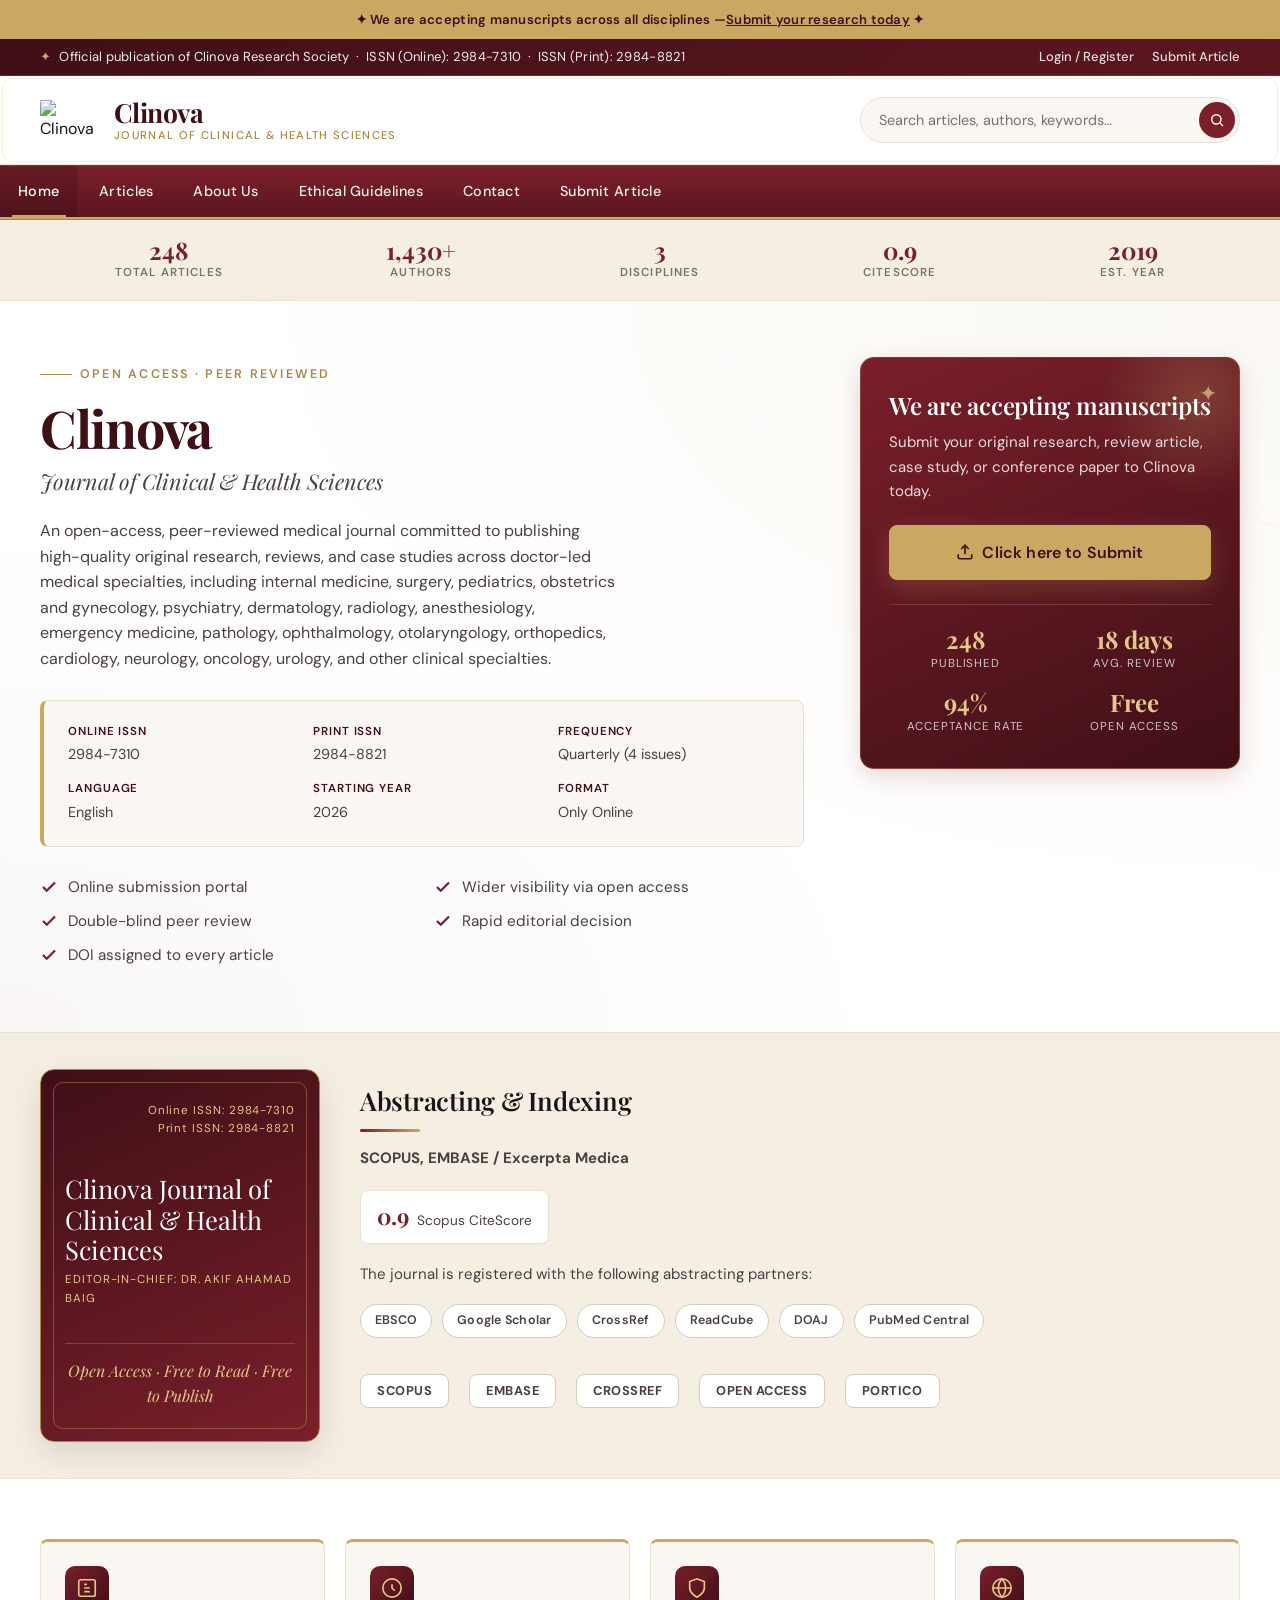
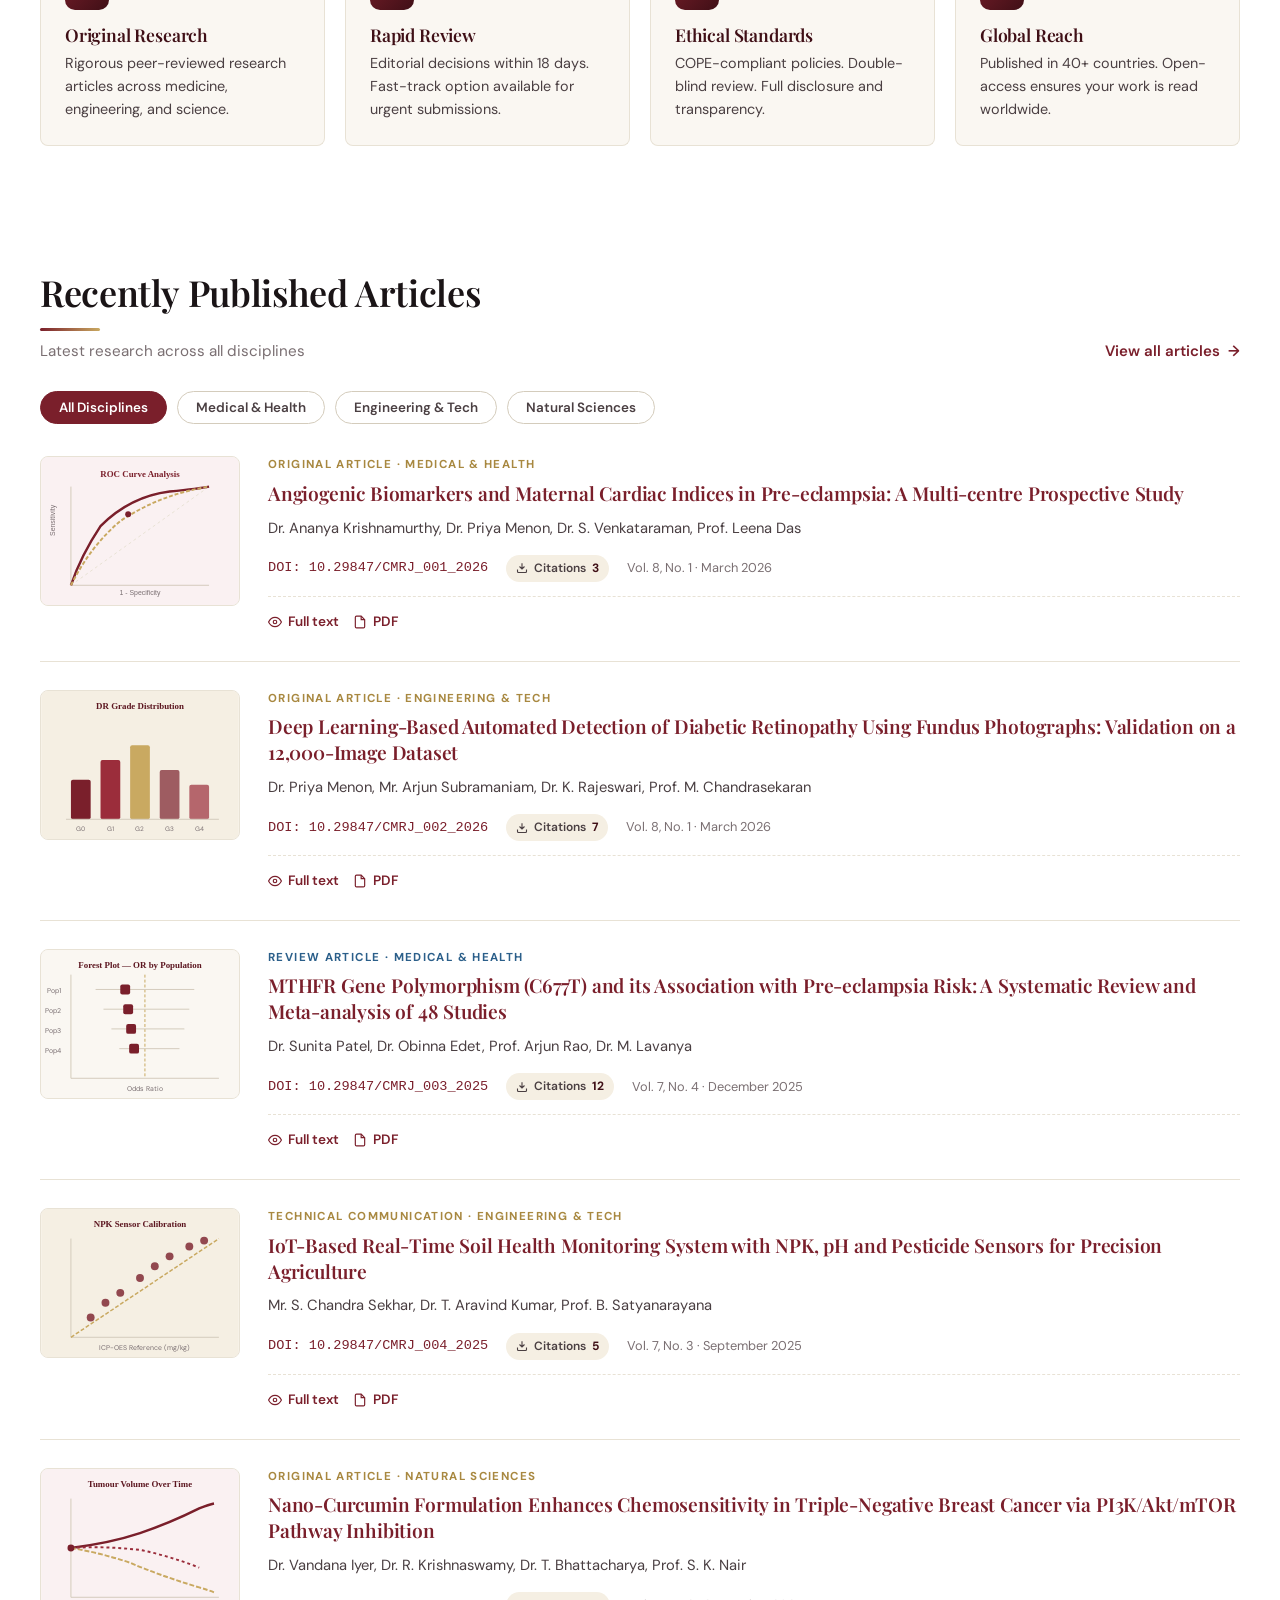
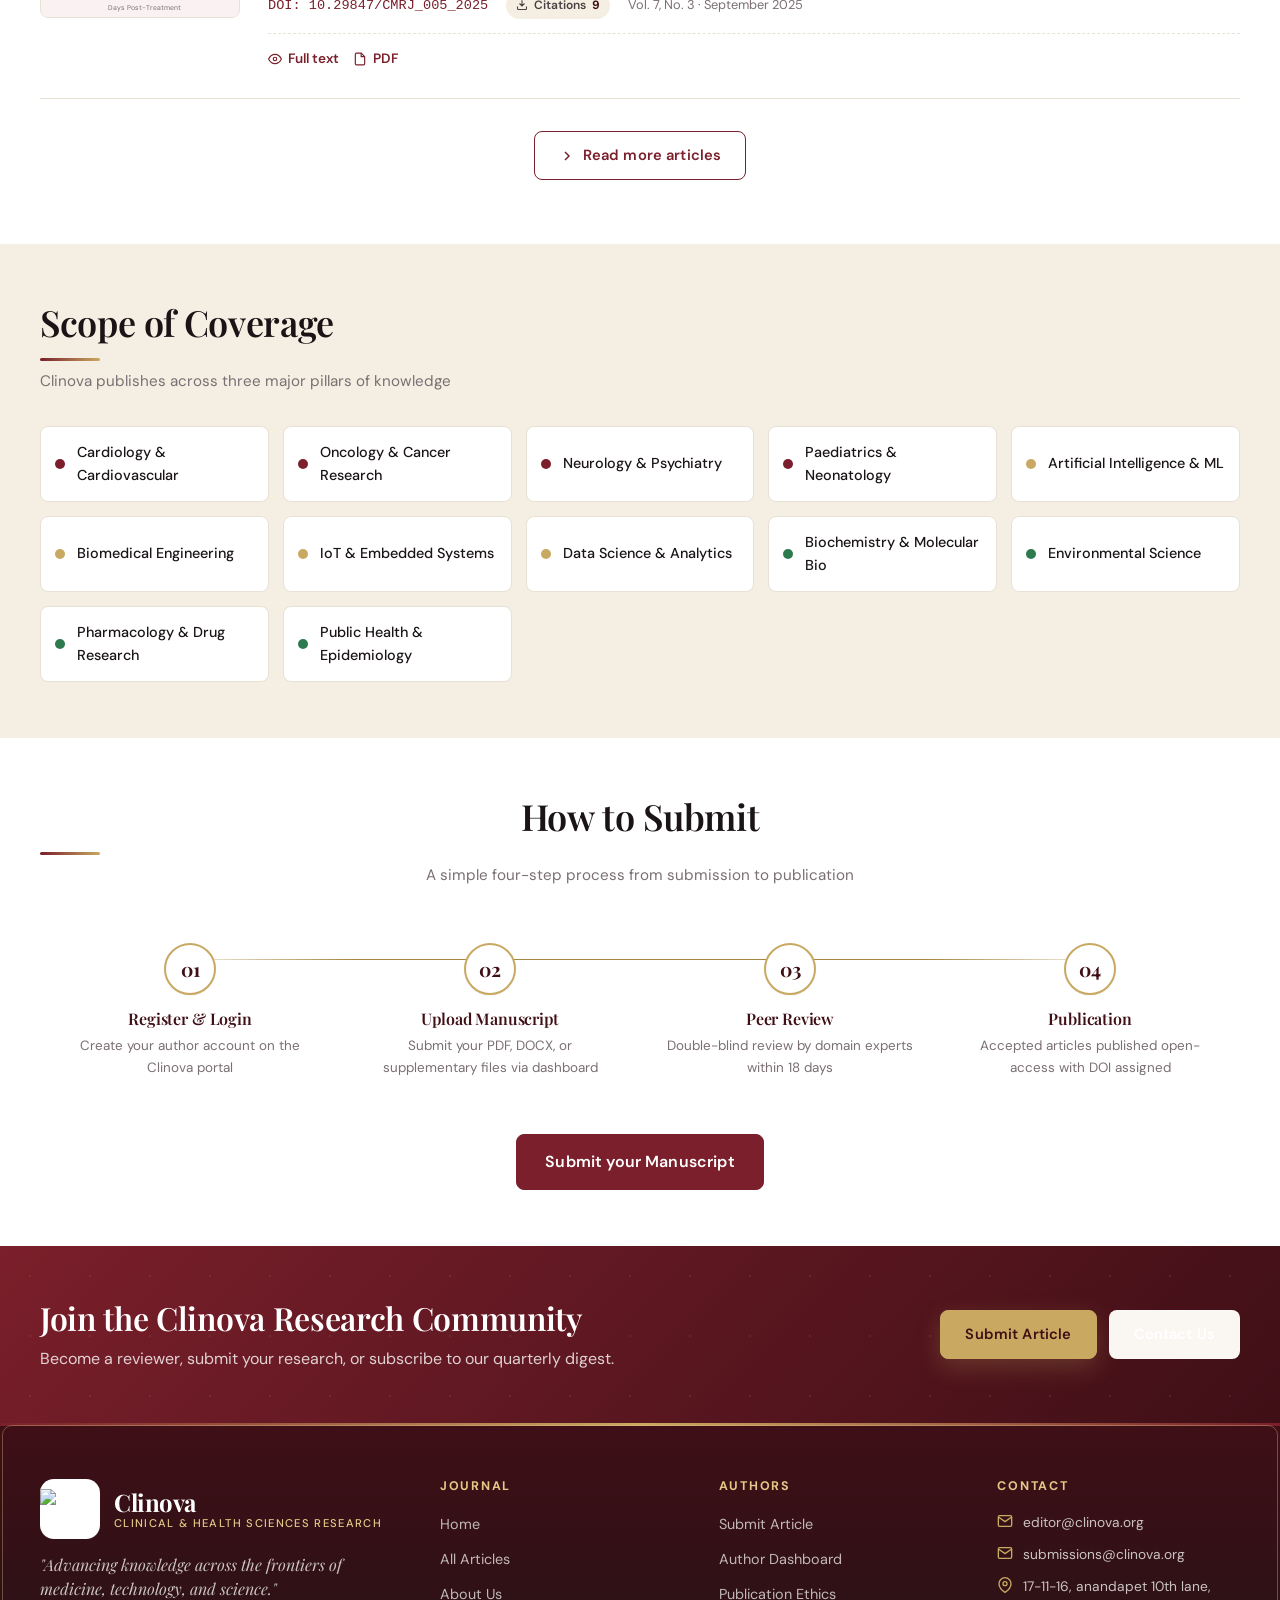
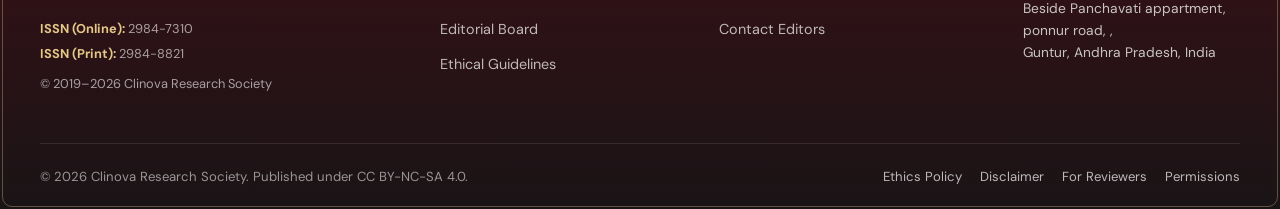
==== commit 3924e5b5: "Update links to use absolute paths in index.html" ====
--- a/index.html
+++ b/index.html
@@ -5,6 +5,12 @@
   <meta name="viewport" content="width=device-width, initial-scale=1.0" />
   <title>Clinova – Journal of Clinical & Health Sciences</title>
   <meta name="description" content="Clinova is an open-access peer-reviewed journal publishing high-quality research across medical, technology, and scientific disciplines." />
+  <link rel="icon" type="image/png" href="favicon.png">
+<meta name="keywords" content="Clinova,clinova,  AI Healthcare, Blood Donation, Medical Platform, Health AI">
+  <meta property="og:title" content="Clinova">
+<meta property="og:description" content="AI Healthcare Platform">
+<meta property="og:url" content="https://clinova.org.in">
+  
   <link rel="preconnect" href="https://fonts.googleapis.com" />
   <link rel="preconnect" href="https://fonts.gstatic.com" crossorigin />
   <link href="https://fonts.googleapis.com/css2?family=Playfair+Display:ital,wght@0,500;0,600;0,700;1,400;1,600&family=Source+Serif+4:ital,opsz,wght@0,8..60,300;0,8..60,400;0,8..60,600;1,8..60,300;1,8..60,400&family=DM+Sans:ital,wght@0,300;0,400;0,500;0,600;1,400&display=swap" rel="stylesheet" />
@@ -183,12 +189,24 @@
     }
     @media (max-width: 880px) { .mobile-search-bar { display: block; } }
   </style>
+  <script type="application/ld+json">
+{
+  "@context": "https://schema.org",
+  "@type": "Organization",
+  "name": "Clinova",
+  "url": "https://clinova.org.in",
+  "logo": "https://clinova.org.in/favicon.png",
+  "sameAs": [
+    "https://github.com/SChandu7"
+  ]
+}
+</script>
 </head>
 <body>
 
 <!-- Announcement bar -->
 <div class="announce-bar">
-  ✦ We are accepting manuscripts across all disciplines — <a href="dashboard.html">Submit your research today</a> ✦
+  ✦ We are accepting manuscripts across all disciplines —<a href="/dashboard.html">Submit your research today</a>  ✦
 </div>
 
 <!-- Top utility bar -->
@@ -199,8 +217,8 @@
         Official publication of Clinova Research Society &nbsp;·&nbsp; ISSN (Online): 2984-7310 &nbsp;·&nbsp; ISSN (Print): 2984-8821
       </div>
       <div class="top-bar-actions">
-        <a href="dashboard.html" class="top-bar-link" id="topbar-auth-link">Login / Register</a>
-        <a href="dashboard.html" class="top-bar-link" id="topbar-submit-link">Submit Article</a>
+        <a href="/dashboard.html" class="top-bar-link" id="topbar-auth-link">Login / Register</a>
+        <a href="/dashboard.html" class="top-bar-link" id="topbar-submit-link">Submit Article</a>
       </div>
     </div>
   </div>
@@ -210,7 +228,7 @@
 <header class="site-header">
   <div class="container">
     <div class="header-inner">
-      <a href="index.html" class="brand">
+      <a href="/index.html" class="brand">
       <div class="brand-logo">
   <img src="https://djangotestcase.s3.ap-south-1.amazonaws.com/clinova+logo.png" alt="Clinova Logo" style="height: 40px;"> 
 </div>  
@@ -262,12 +280,12 @@
     </form>
   </div>
   <ul class="main-nav-list">
-    <li><a href="index.html" class="main-nav-link active">Home</a></li>
-    <li><a href="articles.html" class="main-nav-link">Articles</a></li>
-    <li><a href="about.html" class="main-nav-link">About Us</a></li>
-    <li><a href="about.html#ethics" class="main-nav-link">Ethical Guidelines</a></li>
-    <li><a href="about.html#contact" class="main-nav-link">Contact</a></li>
-    <li><a href="dashboard.html" class="main-nav-link">Submit Article</a></li>
+    <li><a href="/index.html" class="main-nav-link active">Home</a></li>
+    <li><a href="/articles.html" class="main-nav-link">Articles</a></li>
+    <li><a href="/about.html" class="main-nav-link">About Us</a></li>
+    <li><a href="/about.html#ethics" class="main-nav-link">Ethical Guidelines</a></li>
+    <li><a href="/about.html#contact" class="main-nav-link">Contact</a></li>
+    <li><a href="/dashboard.html" class="main-nav-link">Submit Article</a></li>
   </ul>
 </nav>
 
@@ -314,7 +332,7 @@
         <div class="hero-cta">
           <h3>We are accepting manuscripts</h3>
           <p>Submit your original research, review article, case study, or conference paper to Clinova today.</p>
-          <a href="dashboard.html" class="btn btn-primary btn-large">
+          <a href="/dashboard.html" class="btn btn-primary btn-large">
             <svg width="18" height="18" viewBox="0 0 24 24" fill="none" stroke="currentColor" stroke-width="2.2"><path d="M21 15v4a2 2 0 0 1-2 2H5a2 2 0 0 1-2-2v-4"/><polyline points="17 8 12 3 7 8"/><line x1="12" y1="3" x2="12" y2="15"/></svg>
             Click here to Submit
           </a>
@@ -408,7 +426,7 @@
         <h2 class="section-title">Recently Published Articles</h2>
         <p class="section-subtitle" style="margin-bottom:0;">Latest research across all disciplines</p>
       </div>
-      <a href="articles.html" class="btn-link">View all articles</a>
+      <a href="/articles.html" class="btn-link">View all articles</a>
     </div>
 
     <!-- Scope filter tabs -->
@@ -425,7 +443,7 @@
     </div>
 
     <div style="text-align:center; margin-top:10px;">
-      <a href="articles.html" class="btn btn-outline">
+      <a href="/articles.html" class="btn btn-outline">
         <svg width="16" height="16" viewBox="0 0 24 24" fill="none" stroke="currentColor" stroke-width="2.2"><path d="M9 18l6-6-6-6"/></svg>
         Read more articles
       </a>
@@ -483,7 +501,7 @@
       </div>
     </div>
     <div style="text-align:center; margin-top:32px;">
-      <a href="dashboard.html" class="btn btn-secondary btn-large" style="width:auto; display:inline-flex;">Submit your Manuscript</a>
+      <a href="/dashboard.html" class="btn btn-secondary btn-large" style="width:auto; display:inline-flex;">Submit your Manuscript</a>
     </div>
   </div>
 </section>
@@ -497,8 +515,8 @@
         <p>Become a reviewer, submit your research, or subscribe to our quarterly digest.</p>
       </div>
       <div class="cta-strip-actions">
-        <a href="dashboard.html" class="btn btn-primary">Submit Article</a>
-        <a href="about.html#contact" class="btn btn-ghost" style="color:white; border-color:rgba(255,255,255,0.35);">Contact Us</a>
+        <a href="/dashboard.html" class="btn btn-primary">Submit Article</a>
+        <a href="/about.html#contact" class="btn btn-ghost" style="color:white; border-color:rgba(255,255,255,0.35);">Contact Us</a>
       </div>
     </div>
   </div>
@@ -524,20 +542,20 @@
       <div class="footer-col">
         <h5>Journal</h5>
         <ul>
-          <li><a href="index.html">Home</a></li>
-          <li><a href="articles.html">All Articles</a></li>
-          <li><a href="about.html">About Us</a></li>
-          <li><a href="about.html#editorial">Editorial Board</a></li>
-          <li><a href="about.html#ethics">Ethical Guidelines</a></li>
+          <li><a href="/index.html">Home</a></li>
+          <li><a href="/articles.html">All Articles</a></li>
+          <li><a href="/about.html">About Us</a></li>
+          <li><a href="/about.html#editorial">Editorial Board</a></li>
+          <li><a href="/about.html#ethics">Ethical Guidelines</a></li>
         </ul>
       </div>
       <div class="footer-col">
         <h5>Authors</h5>
         <ul>
-          <li><a href="dashboard.html">Submit Article</a></li>
-          <li><a href="dashboard.html">Author Dashboard</a></li>
-          <li><a href="about.html#ethics">Publication Ethics</a></li>
-          <li><a href="about.html#contact">Contact Editors</a></li>
+          <li><a href="/dashboard.html">Submit Article</a></li>
+          <li><a href="/dashboard.html">Author Dashboard</a></li>
+          <li><a href="/about.html#ethics">Publication Ethics</a></li>
+          <li><a href="/about.html#contact">Contact Editors</a></li>
         </ul>
       </div>
       <div class="footer-col">
@@ -559,10 +577,10 @@
     <div class="footer-bottom">
       <div>© <span id="footer-year2">2026</span> Clinova Research Society. Published under CC BY-NC-SA 4.0.</div>
       <div class="footer-bottom-links">
-        <a href="about.html#ethics">Ethics Policy</a>
-        <a href="about.html">Disclaimer</a>
-        <a href="about.html#contact">For Reviewers</a>
-        <a href="about.html">Permissions</a>
+        <a href="/about.html#ethics">Ethics Policy</a>
+        <a href="/about.html">Disclaimer</a>
+        <a href="/about.html#contact">For Reviewers</a>
+        <a href="/about.html">Permissions</a>
       </div>
     </div>
   </div>
--- a/css/styles.css
+++ b/css/styles.css
@@ -1762,3 +1762,26 @@
   .site-header, .top-bar, .main-nav, .site-footer, .header-search, .hero-cta { display: none; }
   body { background: white; }
 }
+
+
+/* Fix footer link clickability */
+.site-footer a {
+  pointer-events: auto !important;
+  position: relative;
+  z-index: 1;
+}
+
+.footer-col ul {
+  list-style: none;
+  padding: 0;
+  margin: 0;
+}
+
+.footer-col ul li {
+  margin-bottom: 8px;
+}
+
+.footer-col ul li a {
+  display: block;
+  padding: 2px 0;
+}
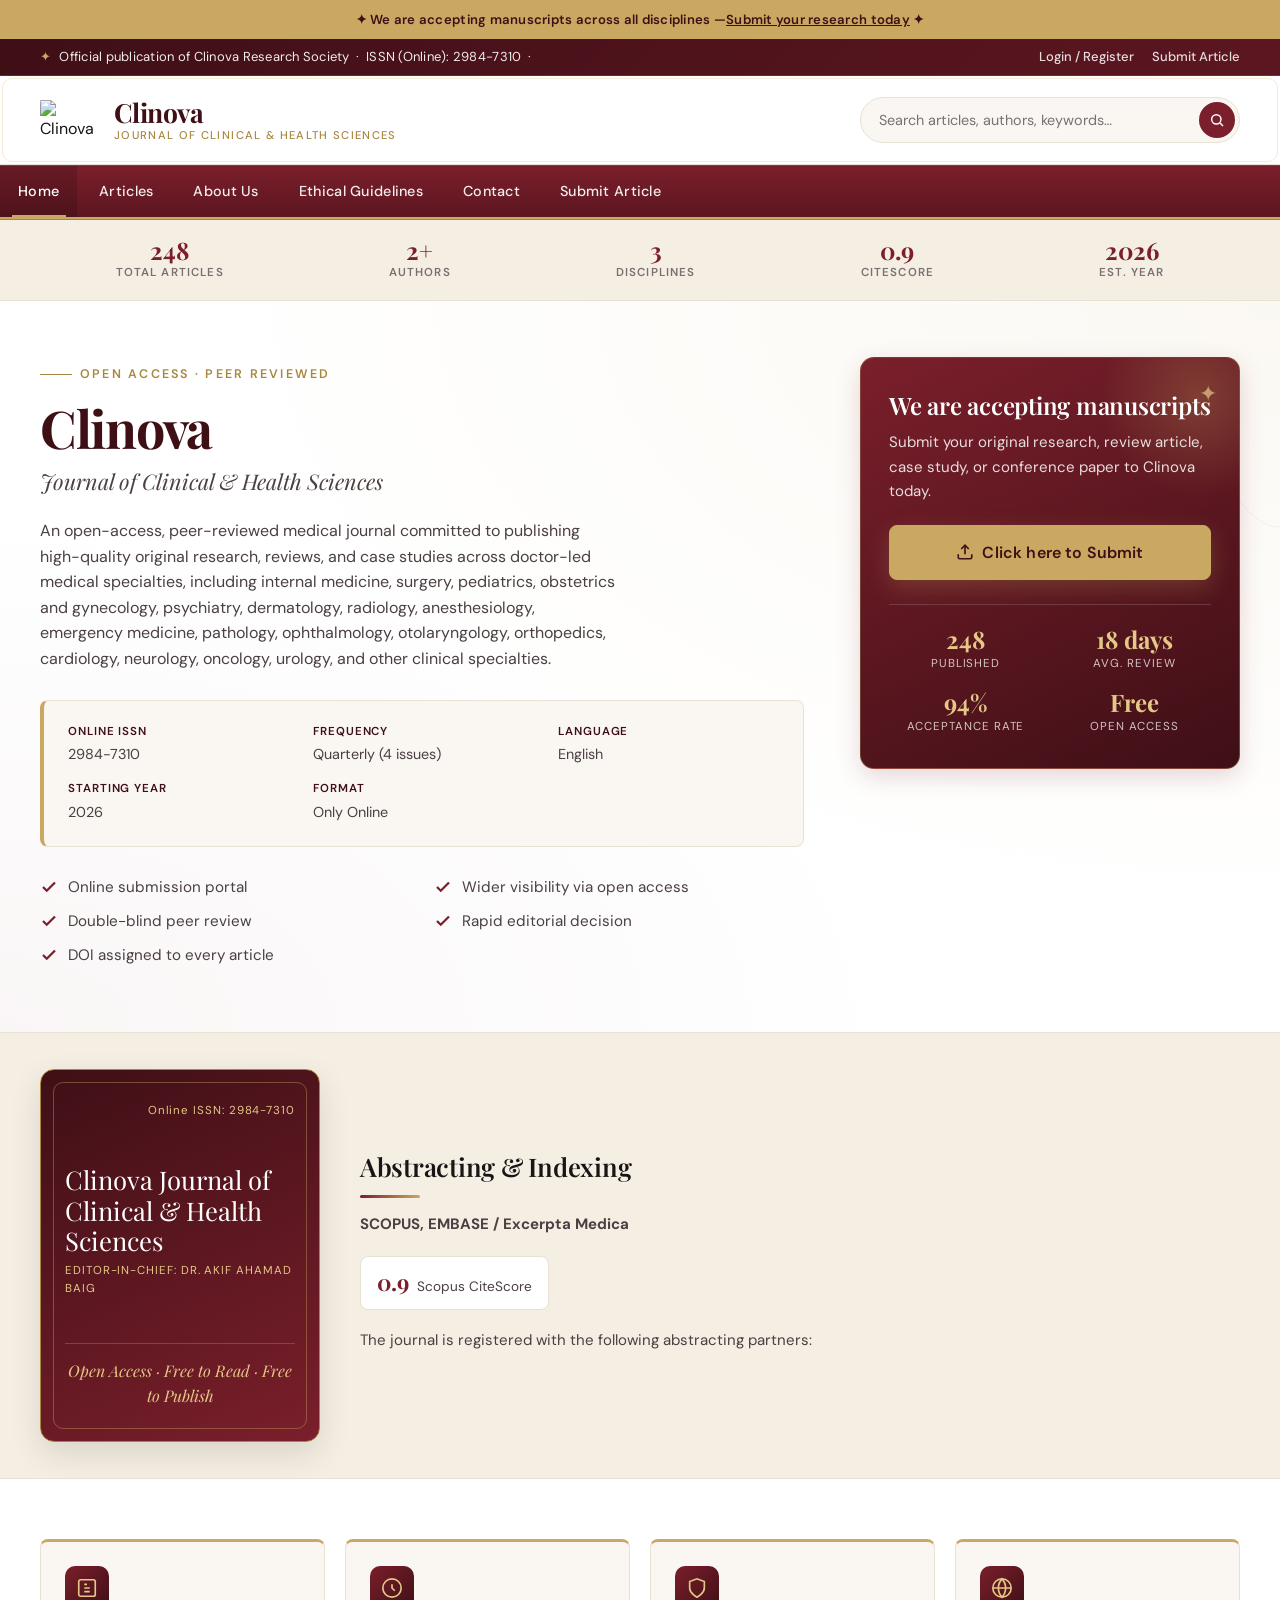
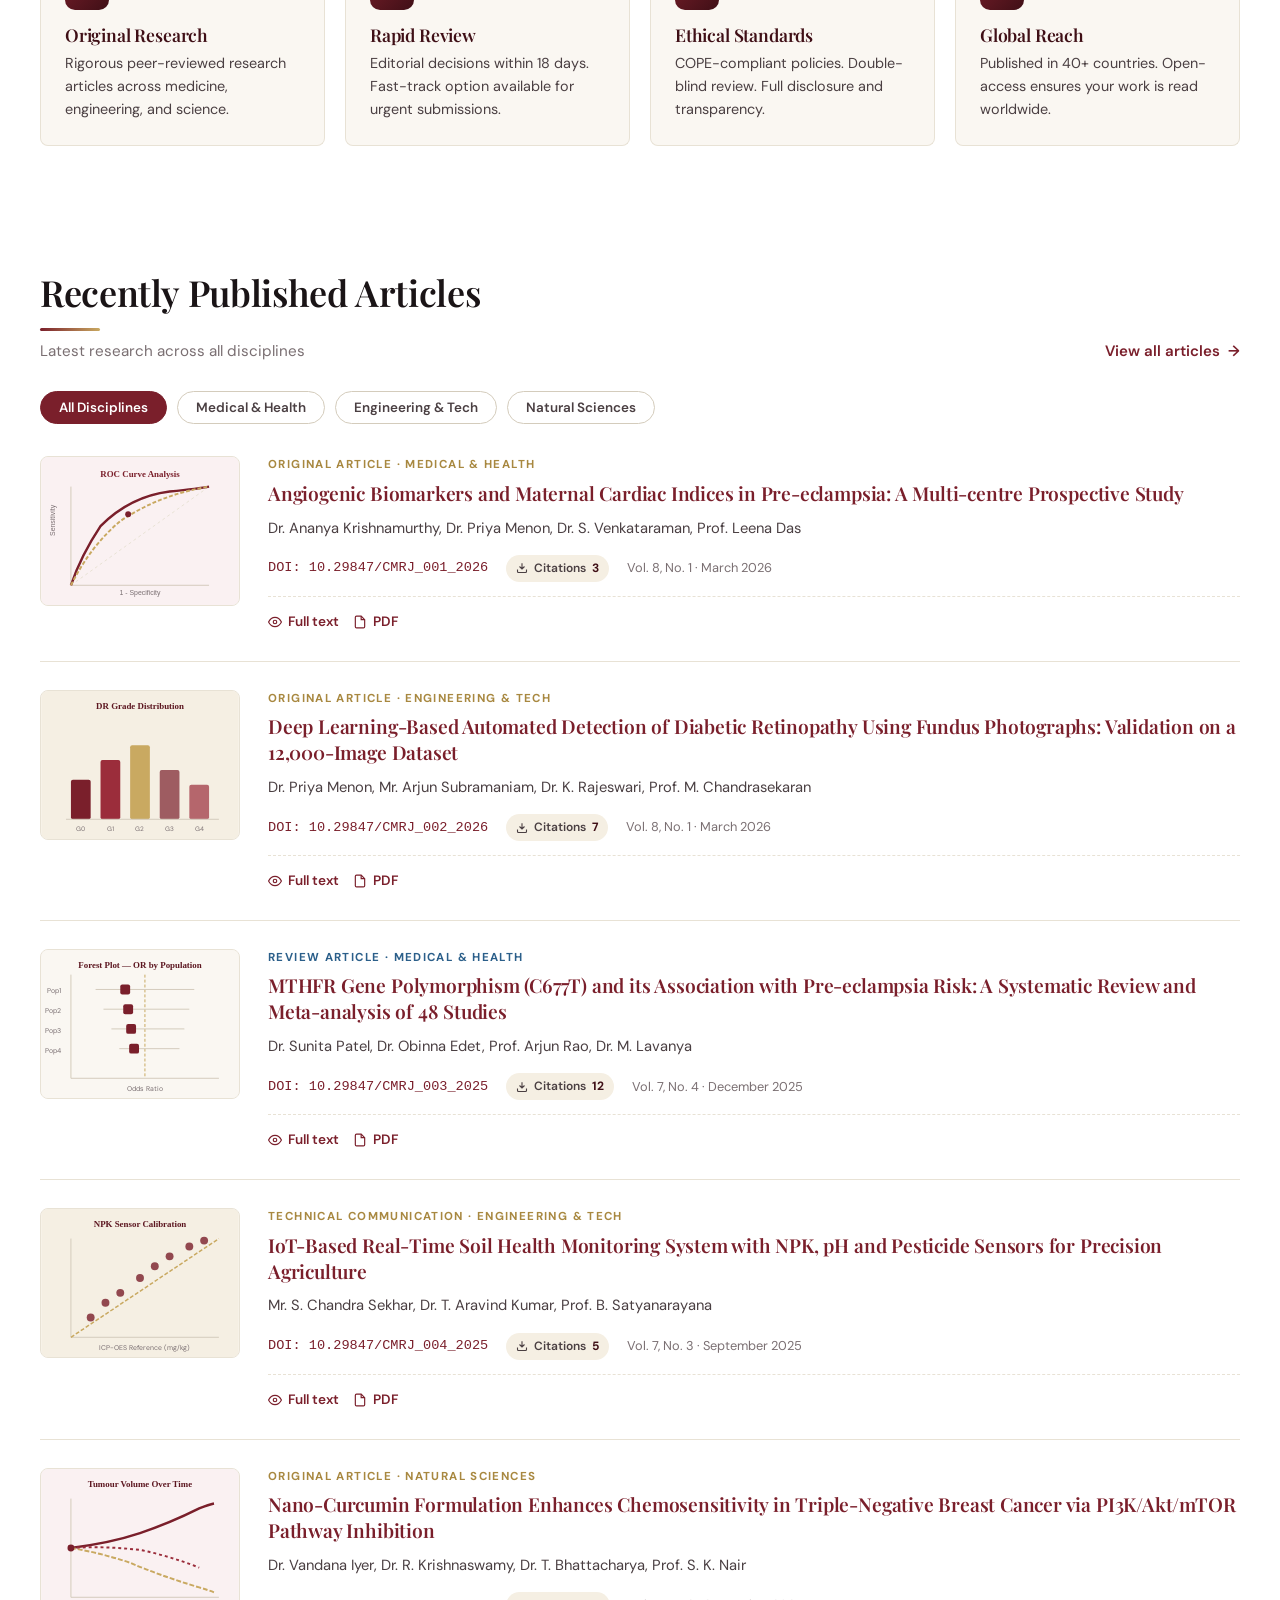
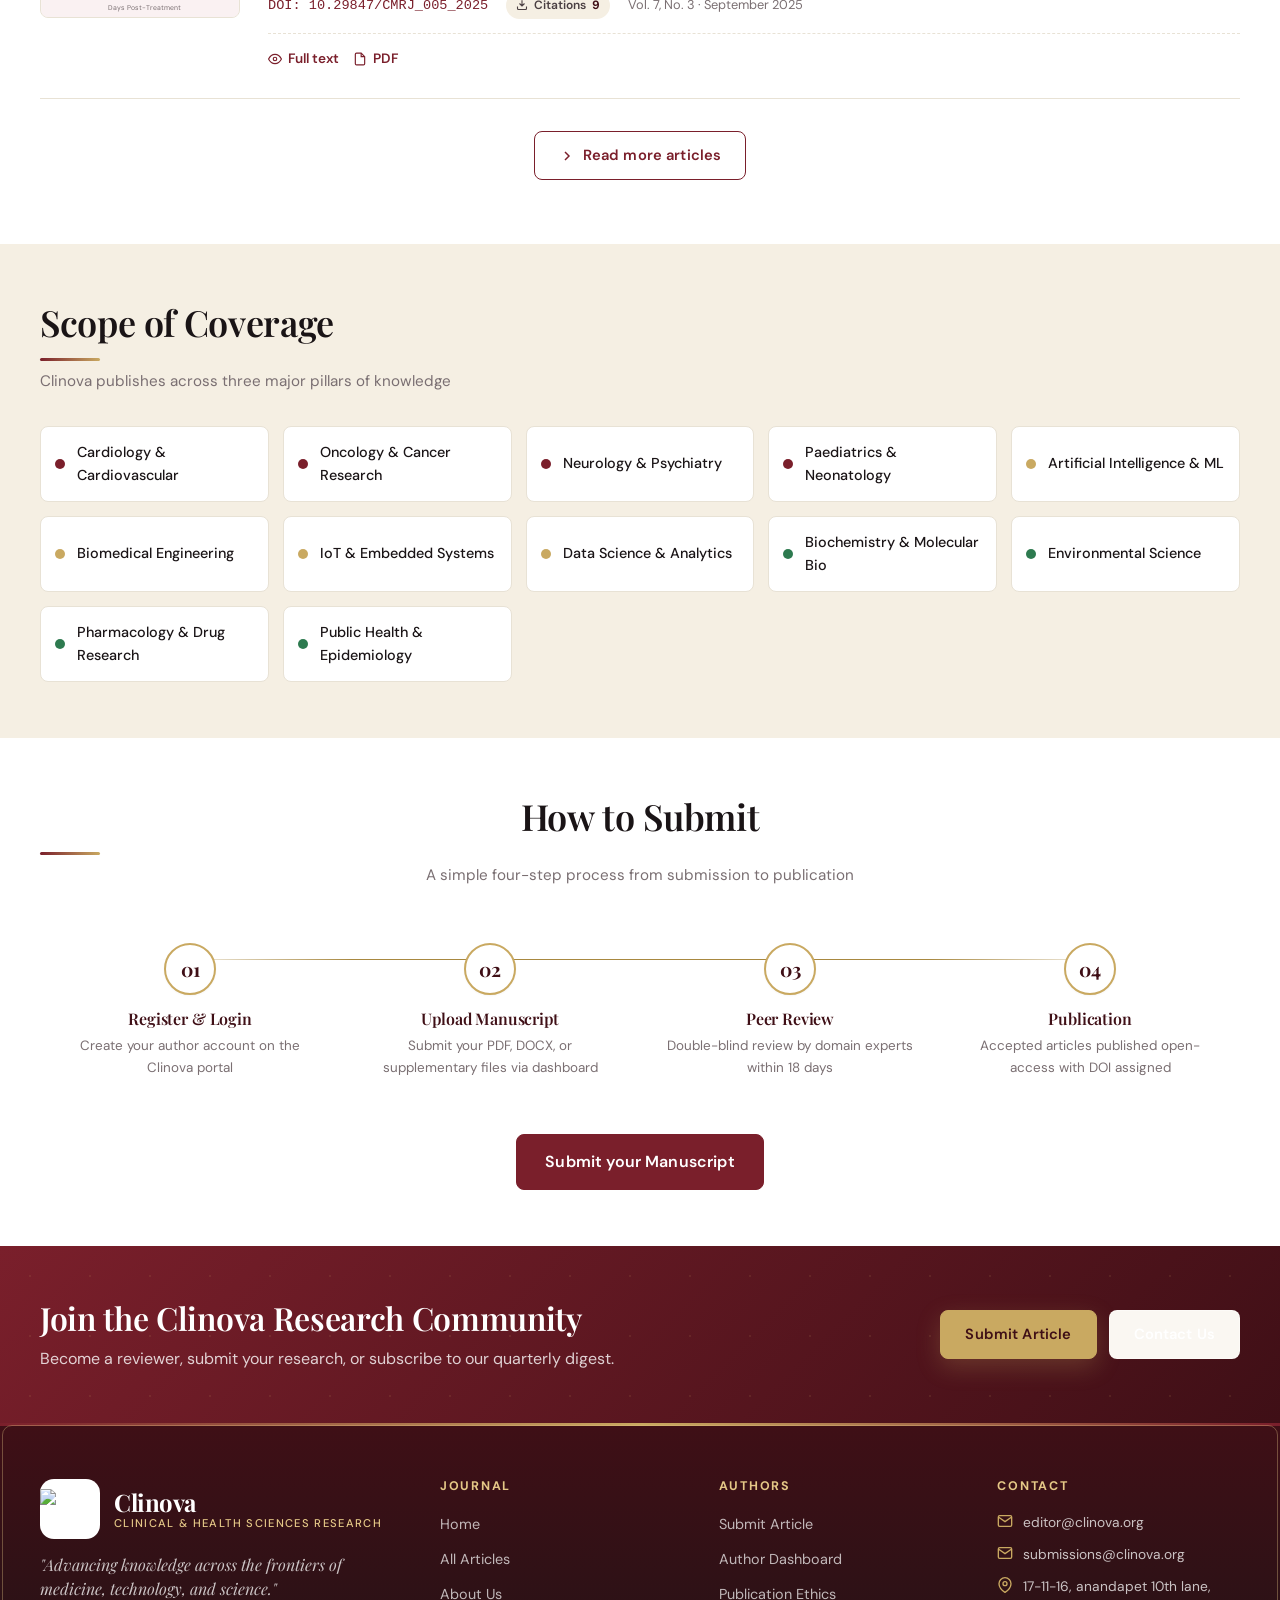
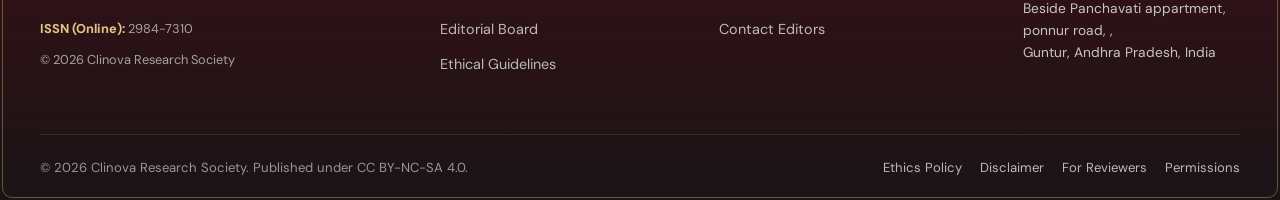
==== commit 4b45482b: "Update index.html" ====
--- a/index.html
+++ b/index.html
@@ -214,7 +214,7 @@
   <div class="container">
     <div class="top-bar-inner">
       <div class="top-bar-text">
-        Official publication of Clinova Research Society &nbsp;·&nbsp; ISSN (Online): 2984-7310 &nbsp;·&nbsp; ISSN (Print): 2984-8821
+        Official publication of Clinova Research Society &nbsp;·&nbsp; ISSN (Online): 2984-7310 &nbsp;·&nbsp;
       </div>
       <div class="top-bar-actions">
         <a href="/dashboard.html" class="top-bar-link" id="topbar-auth-link">Login / Register</a>
@@ -293,11 +293,11 @@
 <div class="stats-bar">
   <div class="container">
     <div class="stats-inner">
-      <div class="stat-pill"><strong id="stat-total">248</strong><span>Total Articles</span></div>
-      <div class="stat-pill"><strong id="stat-authors">1,430+</strong><span>Authors</span></div>
+      <div class="stat-pill"><strong id="stat-total">2</strong><span>Total Articles</span></div>
+      <div class="stat-pill"><strong id="stat-authors">2+</strong><span>Authors</span></div>
       <div class="stat-pill"><strong>3</strong><span>Disciplines</span></div>
       <div class="stat-pill"><strong>0.9</strong><span>CiteScore</span></div>
-      <div class="stat-pill"><strong>2019</strong><span>Est. Year</span></div>
+      <div class="stat-pill"><strong>2026</strong><span>Est. Year</span></div>
     </div>
   </div>
 </div>
@@ -314,7 +314,6 @@
 An open-access, peer-reviewed medical journal committed to publishing high-quality original research, reviews, and case studies across doctor-led medical specialties, including internal medicine, surgery, pediatrics, obstetrics and gynecology, psychiatry, dermatology, radiology, anesthesiology, emergency medicine, pathology, ophthalmology, otolaryngology, orthopedics, cardiology, neurology, oncology, urology, and other clinical specialties.        </p>
         <div class="hero-meta">
           <div class="hero-meta-item"><strong>Online ISSN</strong>2984-7310</div>
-          <div class="hero-meta-item"><strong>Print ISSN</strong>2984-8821</div>
           <div class="hero-meta-item"><strong>Frequency</strong>Quarterly (4 issues)</div>
           <div class="hero-meta-item"><strong>Language</strong>English</div>
           <div class="hero-meta-item"><strong>Starting Year</strong>2026</div>
@@ -337,7 +336,7 @@
             Click here to Submit
           </a>
           <div class="hero-cta-stats">
-            <div><strong id="cta-stat1">248</strong><span>Published</span></div>
+            <div><strong id="cta-stat1">0</strong><span>Published</span></div>
             <div><strong>18 days</strong><span>Avg. Review</span></div>
             <div><strong>94%</strong><span>Acceptance Rate</span></div>
             <div><strong>Free</strong><span>Open Access</span></div>
@@ -354,7 +353,7 @@
     <div class="indexing-grid">
       <div class="indexing-cover">
         <div class="indexing-cover-content">
-          <div class="indexing-cover-issn">Online ISSN: 2984-7310<br>Print ISSN: 2984-8821</div>
+          <div class="indexing-cover-issn">Online ISSN: 2984-7310<br></div>
           <div>
             <div class="indexing-cover-title">Clinova Journal of Clinical & Health Sciences</div>
             <div class="indexing-cover-tag">Editor-in-Chief:  Dr. Akif Ahamad Baig</div>
@@ -370,21 +369,7 @@
           <span>Scopus CiteScore</span>
         </div>
         <p>The journal is registered with the following abstracting partners:</p>
-        <div class="indexing-databases">
-          <span>EBSCO</span>
-          <span>Google Scholar</span>
-          <span>CrossRef</span>
-          <span>ReadCube</span>
-          <span>DOAJ</span>
-          <span>PubMed Central</span>
-        </div>
-        <div class="partners" style="margin-top:18px;">
-          <div class="partner-badge">SCOPUS</div>
-          <div class="partner-badge">EMBASE</div>
-          <div class="partner-badge">CROSSREF</div>
-          <div class="partner-badge">OPEN ACCESS</div>
-          <div class="partner-badge">PORTICO</div>
-        </div>
+       
       </div>
     </div>
   </div>
@@ -535,8 +520,7 @@
         <p class="footer-tagline">"Advancing knowledge across the frontiers of medicine, technology, and science."</p>
         <div class="footer-issn">
           <div><strong>ISSN (Online):</strong> 2984-7310</div>
-          <div><strong>ISSN (Print):</strong> 2984-8821</div>
-          <div style="margin-top:6px;">© 2019–<span id="footer-year">2026</span> Clinova Research Society</div>
+          <div style="margin-top:6px;">© <span id="footer-year">2026</span> Clinova Research Society</div>
         </div>
       </div>
       <div class="footer-col">
--- a/css/styles.css
+++ b/css/styles.css
@@ -1232,22 +1232,19 @@
 .dashboard {
   background: var(--bg-warm);
   min-height: calc(100vh - 240px);
-  padding: 36px 0 64px;
+  padding: 20px 0 40px;
 }
 .dashboard-grid {
   display: grid;
-  grid-template-columns: 280px 1fr;
-  gap: 28px;
+  grid-template-columns: 220px 1fr;
+  gap: 16px;
 }
 @media (max-width: 900px) { .dashboard-grid { grid-template-columns: 1fr; } }
 .dashboard-sidebar {
   background: var(--bg);
   border: 1px solid var(--border);
   border-radius: var(--radius-lg);
-  padding: 24px;
-  align-self: start;
-  position: sticky;
-  top: 96px;
+  padding: 16px;
 }
 @media (max-width: 900px) { .dashboard-sidebar { position: static; } }
 .dashboard-user {
@@ -1310,7 +1307,7 @@
   background: var(--bg);
   border: 1px solid var(--border);
   border-radius: var(--radius-lg);
-  padding: 32px;
+  padding: 20px;
   min-height: 520px;
 }
 @media (max-width: 600px) { .dashboard-main { padding: 22px; } }
@@ -1781,7 +1778,405 @@
   margin-bottom: 8px;
 }
 
+
+
+
 .footer-col ul li a {
   display: block;
   padding: 2px 0;
 }
+
+/* ================================================================
+   EDIT INSTRUCTION:
+   Paste this entire block at the very BOTTOM of your styles.css
+   ================================================================ */
+
+/* ─── Submission Wizard ─────────────────────────────────────── */
+.sub-exit-bar {
+  background: var(--bg-alt);
+  border: 1px solid var(--border);
+  border-radius: var(--radius);
+  padding: 10px 18px;
+  font-size: .82rem;
+  color: var(--text-muted);
+  display: flex;
+  align-items: center;
+  justify-content: space-between;
+  margin-bottom: 18px;
+}
+.sub-exit-bar button {
+  color: var(--primary);
+  font-size: .82rem;
+  font-weight: 600;
+  text-decoration: underline;
+}
+
+.sub-wizard-wrap {
+  border: 1px solid var(--border);
+  border-radius: var(--radius-lg);
+  overflow: hidden;
+  display: grid;
+  grid-template-columns: 260px 1fr;
+  min-height: 600px;
+}
+@media (max-width: 860px) {
+  .sub-wizard-wrap { grid-template-columns: 1fr; }
+  .sub-sidebar-steps { display: none; }
+}
+
+.sub-sidebar-steps {
+  background: var(--bg-alt);
+  border-right: 1px solid var(--border);
+  padding: 8px 0;
+}
+.sub-step-item {
+  padding: 14px 18px;
+  border-left: 4px solid transparent;
+  cursor: default;
+  transition: all .15s;
+}
+.sub-step-item.active {
+  background: var(--primary);
+  color: white;
+  border-left-color: var(--gold);
+}
+.sub-step-item.done {
+  background: var(--success-bg);
+  border-left-color: var(--success);
+  color: var(--success);
+}
+.sub-step-item.inactive {
+  color: var(--text-muted);
+}
+.sub-step-num {
+  font-size: .78rem;
+  font-weight: 700;
+  display: block;
+  margin-bottom: 2px;
+  opacity: .8;
+}
+.sub-step-label {
+  font-size: .84rem;
+  font-weight: 500;
+  line-height: 1.3;
+}
+
+.sub-content-area {
+  padding: 28px;
+  display: flex;
+  flex-direction: column;
+  min-height: 600px;
+}
+.sub-panel { display: none; flex-direction: column; flex: 1; }
+.sub-panel.active { display: flex; }
+
+.sub-info-bar {
+  background: var(--primary);
+  color: white;
+  padding: 13px 18px;
+  border-radius: var(--radius);
+  font-size: .86rem;
+  line-height: 1.5;
+  margin-bottom: 22px;
+}
+.sub-info-bar.red   { background: #c0392b; }
+.sub-info-bar.orange{ background: #e67e22; }
+.sub-info-bar.green { background: var(--success); }
+
+.sub-section-title {
+  font-size: .82rem;
+  font-weight: 700;
+  text-transform: uppercase;
+  letter-spacing: .1em;
+  color: var(--primary);
+  padding-bottom: 10px;
+  border-bottom: 2px solid var(--border);
+  margin-bottom: 16px;
+}
+
+.sub-nav-footer {
+  display: flex;
+  justify-content: flex-end;
+  gap: 12px;
+  padding-top: 20px;
+  margin-top: auto;
+  border-top: 1px solid var(--border);
+}
+
+/* Radio groups */
+.radio-group { display: flex; flex-direction: column; gap: 8px; }
+.radio-option {
+  display: flex;
+  align-items: center;
+  gap: 10px;
+  padding: 10px 14px;
+  border: 1px solid var(--border);
+  border-radius: var(--radius);
+  cursor: pointer;
+  transition: all .15s;
+  font-size: .9rem;
+}
+.radio-option:hover { border-color: var(--primary); background: var(--primary-50); }
+.radio-option input[type="radio"] { accent-color: var(--primary); width: 16px; height: 16px; }
+
+/* Inline radio (Yes/No) */
+.radio-inline { display: flex; gap: 16px; flex-wrap: wrap; }
+.radio-inline label {
+  display: flex;
+  align-items: center;
+  gap: 7px;
+  cursor: pointer;
+  font-size: .9rem;
+  padding: 8px 14px;
+  border: 1px solid var(--border);
+  border-radius: var(--radius);
+  transition: all .15s;
+}
+.radio-inline label:hover { border-color: var(--primary); }
+.radio-inline input[type="radio"] { accent-color: var(--primary); }
+.radio-inline label.selected { background: var(--primary-50); border-color: var(--primary); color: var(--primary); font-weight: 600; }
+
+/* Author table */
+.author-table-wrap { border: 1px solid var(--border); border-radius: var(--radius); overflow: hidden; margin-bottom: 16px; }
+.author-table { width: 100%; border-collapse: collapse; font-size: .84rem; }
+.author-table th {
+  background: var(--bg-alt);
+  padding: 9px 10px;
+  text-align: left;
+  font-size: .72rem;
+  font-weight: 700;
+  text-transform: uppercase;
+  letter-spacing: .05em;
+  color: var(--text-muted);
+  border-bottom: 1px solid var(--border);
+  border-right: 1px solid var(--border);
+  white-space: nowrap;
+}
+.author-table td {
+  padding: 8px 10px;
+  border-bottom: 1px solid var(--border);
+  border-right: 1px solid var(--border);
+  vertical-align: middle;
+}
+.author-table tr:last-child td { border-bottom: 0; }
+.author-table input[type="text"],
+.author-table input[type="email"],
+.author-table select {
+  width: 100%;
+  padding: 5px 8px;
+  border: 1px solid var(--border-dark);
+  border-radius: var(--radius-sm);
+  font-size: .82rem;
+  font-family: var(--font-sans);
+  outline: none;
+  min-width: 80px;
+}
+.author-table input:focus, .author-table select:focus { border-color: var(--primary); }
+.author-table input[type="radio"] { accent-color: var(--primary); width: 16px; height: 16px; }
+.author-table input[type="checkbox"] { accent-color: var(--primary); width: 16px; height: 16px; }
+
+/* Citation preview */
+.cite-preview {
+  background: var(--bg-alt);
+  border: 1px solid var(--border);
+  border-radius: var(--radius);
+  padding: 16px 20px;
+  margin-top: 16px;
+}
+.cite-preview h4 {
+  font-size: .78rem;
+  text-transform: uppercase;
+  letter-spacing: .1em;
+  color: var(--text-muted);
+  margin: 0 0 8px;
+  font-family: var(--font-sans);
+}
+.cite-author { color: var(--primary); font-weight: 600; font-size: .9rem; }
+.cite-title   { font-style: italic; font-size: .9rem; }
+.cite-format  { font-size: .78rem; color: var(--text-muted); margin-top: 8px; }
+
+/* Reviewer table */
+.reviewer-table-wrap { border: 1px solid var(--border); border-radius: var(--radius); overflow: hidden; margin-bottom: 14px; }
+.reviewer-table { width: 100%; border-collapse: collapse; font-size: .84rem; }
+.reviewer-table th {
+  background: var(--bg-alt);
+  padding: 9px 10px;
+  text-align: left;
+  font-size: .72rem;
+  font-weight: 700;
+  text-transform: uppercase;
+  letter-spacing: .05em;
+  color: var(--text-muted);
+  border-bottom: 1px solid var(--border);
+  border-right: 1px solid var(--border);
+}
+.reviewer-table td {
+  padding: 8px 10px;
+  border-bottom: 1px solid var(--border);
+  border-right: 1px solid var(--border);
+}
+.reviewer-table tr:last-child td { border-bottom: 0; }
+.reviewer-table input {
+  width: 100%;
+  padding: 5px 8px;
+  border: 1px solid var(--border-dark);
+  border-radius: var(--radius-sm);
+  font-size: .82rem;
+  font-family: var(--font-sans);
+  outline: none;
+}
+.reviewer-table input:focus { border-color: var(--primary); }
+
+/* File upload zones */
+.fuz-wrap { margin-bottom: 20px; }
+.fuz-label-row {
+  display: flex;
+  align-items: center;
+  gap: 10px;
+  margin-bottom: 8px;
+}
+.fuz-color-bar {
+  width: 6px;
+  height: 36px;
+  border-radius: 3px;
+  flex-shrink: 0;
+}
+.fuz-label-row h4 { font-size: 1rem; margin: 0 0 2px; color: var(--text); }
+.fuz-label-row p  { font-size: .82rem; color: var(--text-muted); margin: 0; }
+.fuz-drop {
+  border: 2px dashed var(--border-dark);
+  border-radius: var(--radius);
+  padding: 22px;
+  text-align: center;
+  cursor: pointer;
+  background: var(--bg-alt);
+  transition: all .2s;
+  font-size: .88rem;
+  color: var(--text-muted);
+}
+.fuz-drop:hover { border-color: var(--primary); background: var(--primary-50); color: var(--text); }
+.fuz-drop strong { color: var(--primary); }
+.fuz-files { margin-top: 8px; display: flex; flex-direction: column; gap: 6px; }
+.fuz-file-item {
+  display: flex;
+  align-items: center;
+  gap: 8px;
+  padding: 8px 12px;
+  background: var(--bg);
+  border: 1px solid var(--border);
+  border-radius: var(--radius-sm);
+  font-size: .82rem;
+}
+.fuz-file-item .fuz-fn { flex: 1; overflow: hidden; text-overflow: ellipsis; white-space: nowrap; font-weight: 500; }
+.fuz-file-item .fuz-sz { color: var(--text-muted); font-size: .75rem; }
+.fuz-file-item button { color: var(--danger); width: 24px; height: 24px; border-radius: 4px; display: grid; place-items: center; font-size: 1rem; }
+.fuz-file-item button:hover { background: var(--danger-bg); }
+
+/* Final review */
+.final-review-block {
+  background: var(--bg);
+  border: 1px solid var(--border);
+  border-radius: var(--radius);
+  margin-bottom: 14px;
+  overflow: hidden;
+}
+.final-review-block-head {
+  background: var(--primary-50);
+  padding: 10px 16px;
+  font-size: .78rem;
+  font-weight: 700;
+  text-transform: uppercase;
+  letter-spacing: .1em;
+  color: var(--primary-darker);
+  border-bottom: 1px solid var(--border);
+}
+.final-review-row {
+  display: flex;
+  gap: 14px;
+  padding: 9px 16px;
+  border-bottom: 1px dashed var(--border);
+  font-size: .87rem;
+}
+.final-review-row:last-child { border-bottom: 0; }
+.final-review-row strong {
+  min-width: 170px;
+  color: var(--text-muted);
+  font-size: .76rem;
+  text-transform: uppercase;
+  letter-spacing: .05em;
+  flex-shrink: 0;
+  padding-top: 2px;
+}
+.final-review-row span { color: var(--text); }
+
+/* Disclaimer */
+.sub-disclaimer-grid {
+  display: grid;
+  grid-template-columns: 1fr 320px;
+  gap: 28px;
+  align-items: start;
+}
+@media (max-width: 860px) { .sub-disclaimer-grid { grid-template-columns: 1fr; } }
+.disclaimer-scroll {
+  max-height: 440px;
+  overflow-y: auto;
+  padding: 20px 22px;
+  border: 1px solid var(--border);
+  border-radius: var(--radius);
+  background: var(--bg);
+  font-size: .88rem;
+  line-height: 1.8;
+  color: var(--text-secondary);
+}
+.disclaimer-scroll p { margin-bottom: 12px; }
+.disclaimer-scroll ul, .disclaimer-scroll ol { padding-left: 1.4em; margin-bottom: 12px; }
+.disclaimer-scroll li { margin-bottom: 5px; }
+.disclaimer-scroll ol li { list-style: decimal; }
+.disclaimer-scroll ul li { list-style: disc; }
+
+/* Char counter */
+.char-counter {
+  text-align: right;
+  font-size: .75rem;
+  color: var(--text-muted);
+  margin-top: 3px;
+}
+.char-counter.over { color: var(--danger); font-weight: 600; }
+
+/* Keyword tags */
+.keyword-input-wrap { position: relative; }
+.keyword-tags {
+  display: flex;
+  flex-wrap: wrap;
+  gap: 6px;
+  padding: 8px 10px;
+  border: 1px solid var(--border-dark);
+  border-radius: var(--radius);
+  min-height: 44px;
+  background: var(--bg);
+  cursor: text;
+  transition: all .2s;
+}
+.keyword-tags:focus-within { border-color: var(--primary); box-shadow: 0 0 0 3px rgba(122,31,43,.1); }
+.keyword-tag {
+  display: inline-flex;
+  align-items: center;
+  gap: 5px;
+  padding: 3px 10px;
+  background: var(--primary-50);
+  color: var(--primary);
+  border: 1px solid var(--primary-100);
+  border-radius: 999px;
+  font-size: .8rem;
+  font-weight: 500;
+}
+.keyword-tag button { color: var(--primary); font-size: .9rem; line-height: 1; }
+.keyword-tags input {
+  border: 0;
+  outline: none;
+  font-size: .88rem;
+  flex: 1;
+  min-width: 100px;
+  background: transparent;
+  font-family: var(--font-sans);
+}
